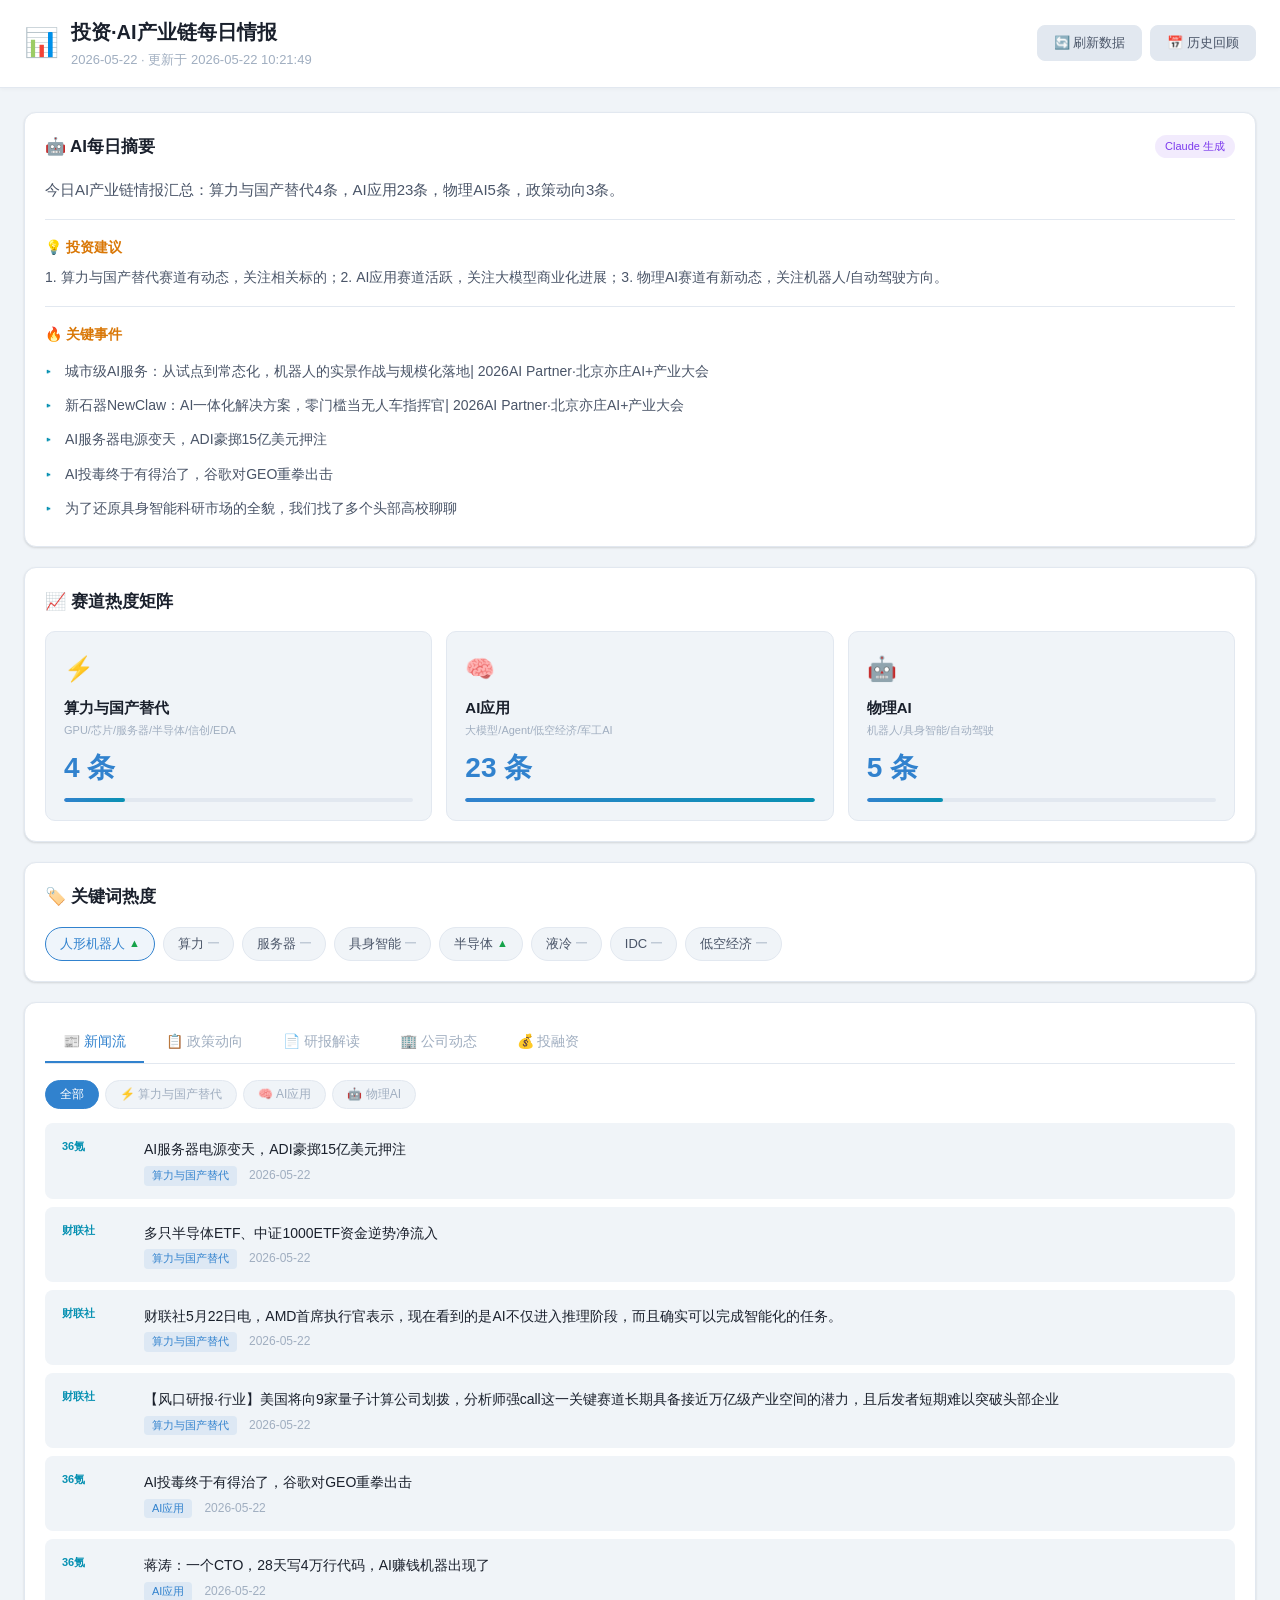
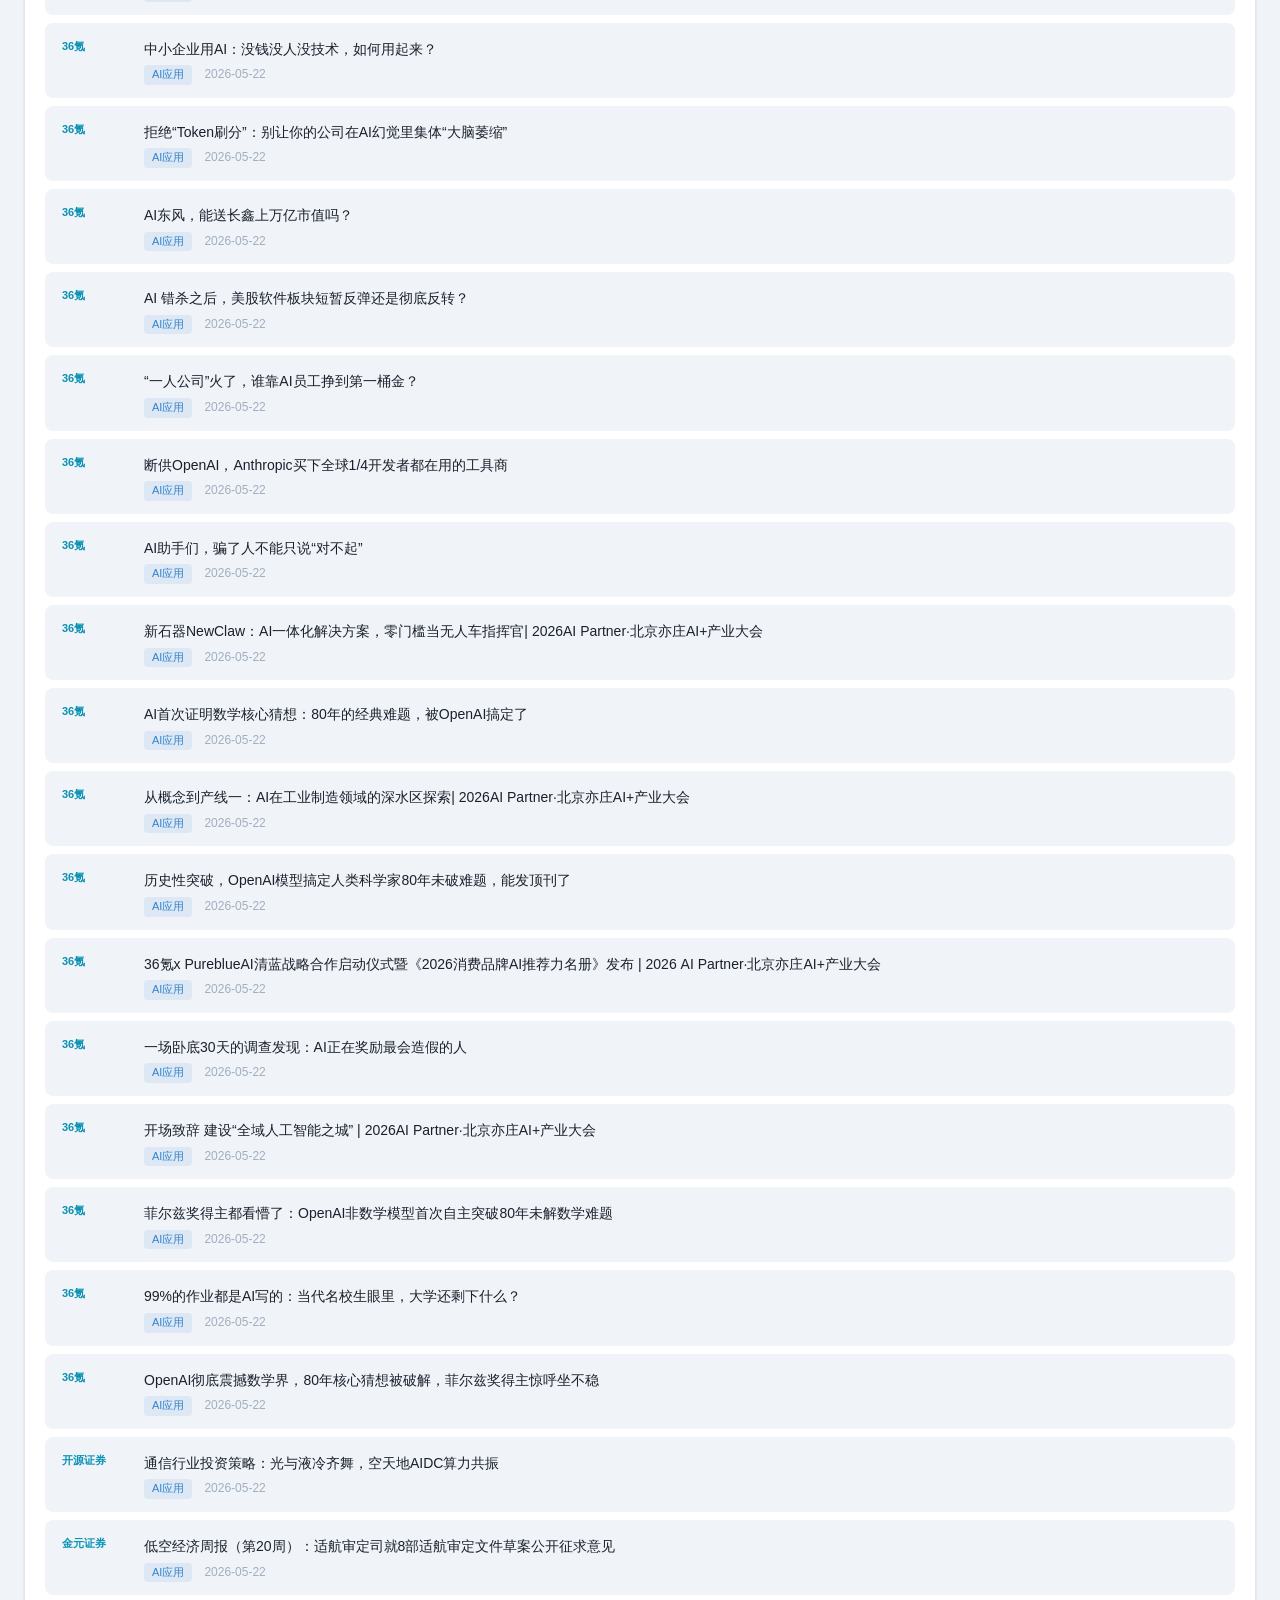
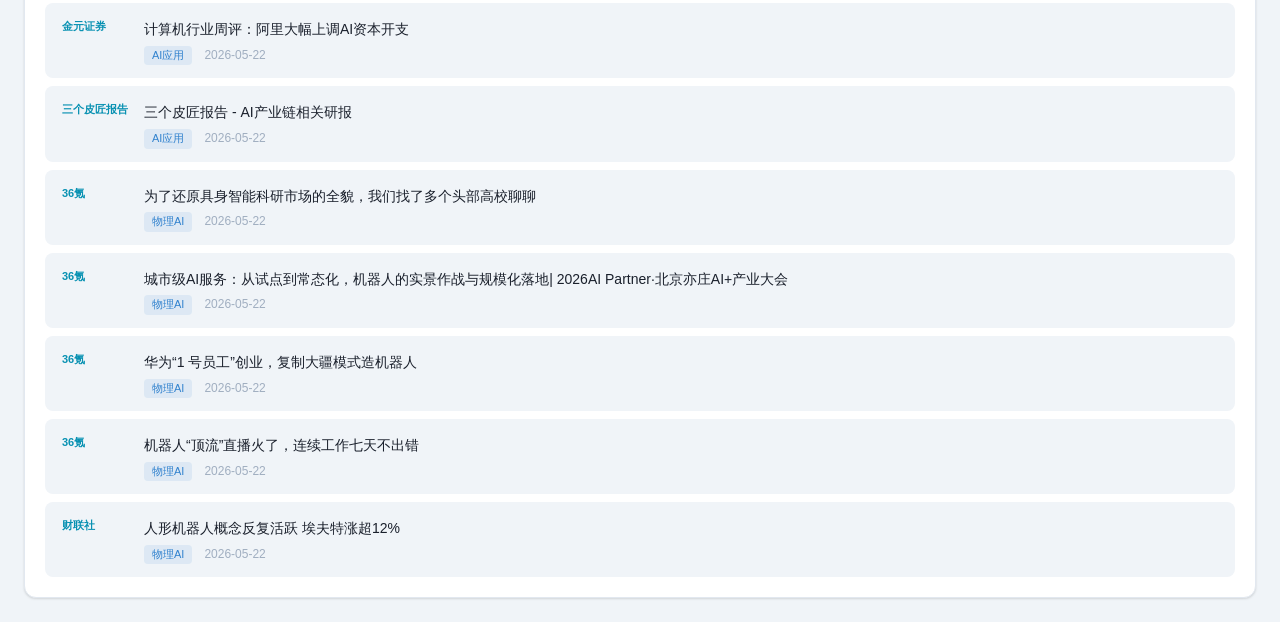
==== AI Investment Daily Brief.html @ efe90335 "feat: AI产业链每日情报看板 - 含GitHub Pages自动部署 - 完整爬虫系统（36氪/财联社/研报等多源） - GitHub Actions 每日自动爬取+部署 - 本地服务器模式（p" ====
<!DOCTYPE html>
<html lang="zh-CN">
<head>
    <meta charset="UTF-8">
    <meta name="viewport" content="width=device-width, initial-scale=1.0">
    <title>投资·AI产业链每日情报看板</title>
    <style>
/* ====== 投资·AI产业链每日情报看板 ====== */

:root {
    --bg-primary: #f0f4f8;
    --bg-secondary: #ffffff;
    --bg-tertiary: #e2e8f0;
    --text-primary: #1a202c;
    --text-secondary: #4a5568;
    --text-muted: #a0aec0;
    --accent-blue: #3182ce;
    --accent-cyan: #0891b2;
    --accent-green: #16a34a;
    --accent-yellow: #d97706;
    --accent-red: #dc2626;
    --accent-purple: #7c3aed;
    --accent-pink: #db2777;
    --border: #e2e8f0;
    --shadow: 0 1px 3px rgba(0, 0, 0, 0.08), 0 1px 2px rgba(0, 0, 0, 0.06);
    --radius: 12px;
}

* { margin: 0; padding: 0; box-sizing: border-box; }

body {
    background: var(--bg-primary);
    color: var(--text-primary);
    font-family: -apple-system, BlinkMacSystemFont, "Segoe UI", "PingFang SC", "Microsoft YaHei", sans-serif;
    line-height: 1.6;
    min-height: 100vh;
}

/* Header */
.header {
    background: var(--bg-secondary);
    border-bottom: 1px solid var(--border);
    position: sticky;
    top: 0;
    z-index: 100;
    box-shadow: 0 1px 4px rgba(0,0,0,0.04);
}
.header-inner {
    max-width: 1400px;
    margin: 0 auto;
    padding: 16px 24px;
    display: flex;
    justify-content: space-between;
    align-items: center;
}
.header-left { display: flex; align-items: center; gap: 12px; }
.logo { font-size: 28px; }
.header-title { font-size: 20px; font-weight: 700; color: var(--text-primary); }
.header-sub { font-size: 13px; color: var(--text-muted); margin-top: 2px; }
.header-right { display: flex; gap: 8px; }
.btn-history, .btn-refresh {
    background: var(--bg-tertiary);
    color: var(--text-secondary);
    border: 1px solid var(--border);
    padding: 8px 16px;
    border-radius: 8px;
    cursor: pointer;
    font-size: 13px;
    transition: all 0.2s;
}
.btn-history:hover, .btn-refresh:hover {
    background: var(--accent-blue);
    color: white;
    border-color: var(--accent-blue);
}
.btn-refresh.loading {
    opacity: 0.6;
    pointer-events: none;
}

/* Refresh Toast */
.refresh-toast {
    position: fixed;
    top: 80px;
    left: 50%;
    transform: translateX(-50%);
    background: var(--accent-blue);
    color: white;
    padding: 10px 24px;
    border-radius: 8px;
    font-size: 14px;
    z-index: 300;
    box-shadow: 0 4px 12px rgba(49, 130, 206, 0.3);
    transition: opacity 0.3s;
    pointer-events: none;
}

/* Main */
.main {
    max-width: 1400px;
    margin: 0 auto;
    padding: 24px;
    display: flex;
    flex-direction: column;
    gap: 20px;
}

/* Card */
.card {
    background: var(--bg-secondary);
    border-radius: var(--radius);
    border: 1px solid var(--border);
    padding: 20px;
    box-shadow: var(--shadow);
}
.card-header {
    display: flex;
    justify-content: space-between;
    align-items: center;
    margin-bottom: 16px;
}
.card-header h2 { font-size: 17px; font-weight: 600; color: var(--text-primary); }
.card-badge {
    background: rgba(124, 58, 237, 0.1);
    color: var(--accent-purple);
    font-size: 11px;
    padding: 3px 10px;
    border-radius: 20px;
}

/* Summary */
.summary-text {
    color: var(--text-secondary);
    font-size: 15px;
    line-height: 1.8;
}
.investment-insight, .key-events {
    margin-top: 16px;
    padding-top: 16px;
    border-top: 1px solid var(--border);
}
.investment-insight h3, .key-events h3 {
    font-size: 14px;
    color: var(--accent-yellow);
    margin-bottom: 8px;
}
.investment-insight p {
    color: var(--text-secondary);
    font-size: 14px;
    line-height: 1.7;
}
.key-events ul { list-style: none; padding: 0; }
.key-events li {
    padding: 6px 0 6px 20px;
    position: relative;
    color: var(--text-secondary);
    font-size: 14px;
}
.key-events li::before {
    content: "▸";
    position: absolute;
    left: 0;
    color: var(--accent-cyan);
}

/* Sector Grid */
.sector-grid {
    display: grid;
    grid-template-columns: repeat(auto-fit, minmax(220px, 1fr));
    gap: 14px;
}
.sector-card {
    background: var(--bg-primary);
    border: 1px solid var(--border);
    border-radius: 10px;
    padding: 18px;
    cursor: pointer;
    transition: all 0.25s;
}
.sector-card:hover {
    border-color: var(--accent-blue);
    transform: translateY(-2px);
    box-shadow: 0 8px 16px rgba(49, 130, 206, 0.12);
}
.sector-icon { font-size: 24px; margin-bottom: 8px; }
.sector-name { font-size: 15px; font-weight: 600; margin-bottom: 2px; color: var(--text-primary); }
.sector-sub { font-size: 11px; color: var(--text-muted); margin-bottom: 6px; }
.sector-count { font-size: 28px; font-weight: 800; color: var(--accent-blue); }
.sector-bar {
    height: 4px;
    background: var(--bg-tertiary);
    border-radius: 2px;
    margin-top: 8px;
    overflow: hidden;
}
.sector-bar-fill {
    height: 100%;
    border-radius: 2px;
    background: linear-gradient(90deg, var(--accent-blue), var(--accent-cyan));
    transition: width 0.5s ease;
    width: 0%;
}

/* Keywords */
.keywords-container {
    display: flex;
    flex-wrap: wrap;
    gap: 8px;
}
.keyword-tag {
    display: inline-flex;
    align-items: center;
    gap: 4px;
    background: var(--bg-primary);
    border: 1px solid var(--border);
    padding: 6px 14px;
    border-radius: 20px;
    font-size: 13px;
    color: var(--text-secondary);
    transition: all 0.2s;
}
.keyword-tag:hover { border-color: var(--accent-cyan); color: var(--text-primary); }
.keyword-tag .trend-up { color: var(--accent-green); font-size: 11px; }
.keyword-tag .trend-down { color: var(--accent-red); font-size: 11px; }
.keyword-tag .trend-stable { color: var(--text-muted); font-size: 11px; }
.keyword-weight-5 { border-color: var(--accent-blue); color: var(--accent-blue); background: rgba(49, 130, 206, 0.08); }
.keyword-weight-4 { border-color: var(--accent-cyan); color: var(--accent-cyan); background: rgba(8, 145, 178, 0.08); }

/* Tabs */
.tabs {
    display: flex;
    gap: 4px;
    border-bottom: 1px solid var(--border);
    margin-bottom: 16px;
    overflow-x: auto;
}
.tab {
    background: none;
    border: none;
    color: var(--text-muted);
    padding: 10px 18px;
    font-size: 14px;
    cursor: pointer;
    border-bottom: 2px solid transparent;
    transition: all 0.2s;
    white-space: nowrap;
}
.tab:hover { color: var(--text-secondary); }
.tab.active {
    color: var(--accent-blue);
    border-bottom-color: var(--accent-blue);
}

/* News sector sub-tabs */
.news-sectors-tabs {
    display: flex;
    gap: 6px;
    margin-bottom: 14px;
    flex-wrap: wrap;
}
.news-sector-tab {
    background: var(--bg-primary);
    border: 1px solid var(--border);
    color: var(--text-muted);
    padding: 5px 14px;
    border-radius: 16px;
    font-size: 12px;
    cursor: pointer;
    transition: all 0.2s;
}
.news-sector-tab.active {
    background: var(--accent-blue);
    color: white;
    border-color: var(--accent-blue);
}
.news-sector-tab:hover:not(.active) {
    border-color: var(--accent-blue);
    color: var(--text-secondary);
}

/* Tab Content */
.tab-content { display: none; }
.tab-content.active { display: block; }

/* News List */
.news-list { display: flex; flex-direction: column; gap: 8px; }
.news-item {
    display: flex;
    gap: 12px;
    padding: 12px 16px;
    background: var(--bg-primary);
    border-radius: 8px;
    border: 1px solid transparent;
    transition: all 0.2s;
}
.news-item:hover {
    border-color: var(--border);
    background: var(--bg-tertiary);
}
.news-item-source {
    font-size: 11px;
    color: var(--accent-cyan);
    white-space: nowrap;
    min-width: 70px;
    padding-top: 2px;
    font-weight: 600;
}
.news-item-body { flex: 1; }
.news-item-title {
    font-size: 14px;
    color: var(--text-primary);
    text-decoration: none;
    line-height: 1.5;
}
.news-item-title:hover { color: var(--accent-blue); }
.news-item-meta {
    display: flex;
    gap: 12px;
    margin-top: 4px;
    font-size: 12px;
    color: var(--text-muted);
}
.news-item-sector {
    background: rgba(49, 130, 206, 0.1);
    color: var(--accent-blue);
    padding: 1px 8px;
    border-radius: 4px;
    font-size: 11px;
}

/* Research Card */
.research-list { display: flex; flex-direction: column; gap: 12px; }
.research-card {
    background: var(--bg-primary);
    border: 1px solid var(--border);
    border-radius: 10px;
    padding: 16px;
    transition: all 0.2s;
}
.research-card:hover { border-color: var(--accent-purple); }
.research-card-header {
    display: flex;
    justify-content: space-between;
    align-items: flex-start;
    margin-bottom: 8px;
}
.research-card-title {
    font-size: 14px;
    font-weight: 600;
    color: var(--text-primary);
    flex: 1;
}
.research-card-source {
    font-size: 12px;
    color: var(--accent-purple);
    margin-left: 12px;
    white-space: nowrap;
    font-weight: 600;
}
.research-card-summary {
    font-size: 13px;
    color: var(--text-secondary);
    line-height: 1.7;
    padding: 10px 14px;
    background: rgba(124, 58, 237, 0.05);
    border-left: 3px solid var(--accent-purple);
    border-radius: 0 6px 6px 0;
    margin-top: 8px;
}
.research-card-point {
    margin-top: 8px;
    font-size: 13px;
    color: var(--accent-yellow);
    font-weight: 600;
}

/* Company Grid */
.company-grid { display: flex; flex-direction: column; gap: 16px; }
.company-sector-group {}
.company-sector-title {
    font-size: 14px;
    font-weight: 600;
    color: var(--accent-blue);
    margin-bottom: 8px;
    padding-bottom: 6px;
    border-bottom: 1px solid var(--border);
}
.company-events { display: flex; flex-direction: column; gap: 6px; }
.company-event {
    display: flex;
    gap: 10px;
    padding: 8px 12px;
    background: var(--bg-primary);
    border-radius: 6px;
    font-size: 13px;
}
.company-event-name {
    color: var(--accent-cyan);
    font-weight: 600;
    min-width: 80px;
}
.company-event-text { color: var(--text-secondary); flex: 1; }
.company-event-date { color: var(--text-muted); font-size: 12px; white-space: nowrap; }

/* Modal */
.modal-overlay {
    position: fixed;
    top: 0; left: 0; right: 0; bottom: 0;
    background: rgba(0, 0, 0, 0.4);
    z-index: 200;
    display: flex;
    align-items: center;
    justify-content: center;
}
.modal {
    background: var(--bg-secondary);
    border-radius: var(--radius);
    width: 90%;
    max-width: 600px;
    max-height: 80vh;
    overflow: hidden;
    display: flex;
    flex-direction: column;
}
.modal-header {
    display: flex;
    justify-content: space-between;
    align-items: center;
    padding: 16px 20px;
    border-bottom: 1px solid var(--border);
}
.modal-header h2 { font-size: 17px; color: var(--text-primary); }
.modal-close {
    background: none;
    border: none;
    color: var(--text-muted);
    font-size: 24px;
    cursor: pointer;
}
.modal-close:hover { color: var(--text-primary); }
.modal-body { padding: 16px 20px; overflow-y: auto; }
.history-item {
    display: flex;
    justify-content: space-between;
    align-items: center;
    padding: 10px 14px;
    border-radius: 8px;
    cursor: pointer;
    transition: all 0.2s;
    margin-bottom: 4px;
}
.history-item:hover { background: var(--bg-primary); }
.history-date { font-size: 14px; color: var(--text-primary); }
.history-count { font-size: 12px; color: var(--text-muted); }

/* Footer */
.footer {
    text-align: center;
    padding: 24px;
    color: var(--text-muted);
    font-size: 12px;
    line-height: 1.8;
}

/* Loading */
.loading {
    text-align: center;
    padding: 40px;
    color: var(--text-muted);
}
.loading-spinner {
    display: inline-block;
    width: 24px;
    height: 24px;
    border: 3px solid var(--bg-tertiary);
    border-top-color: var(--accent-blue);
    border-radius: 50%;
    animation: spin 0.8s linear infinite;
}
@keyframes spin { to { transform: rotate(360deg); } }

/* Empty State */
.empty-state {
    text-align: center;
    padding: 30px;
    color: var(--text-muted);
    font-size: 14px;
}

/* Responsive */
@media (max-width: 768px) {
    .header-inner { padding: 12px 16px; }
    .header-title { font-size: 16px; }
    .main { padding: 16px; }
    .sector-grid { grid-template-columns: repeat(2, 1fr); }
    .card { padding: 14px; }
    .tabs { gap: 0; }
    .tab { padding: 8px 12px; font-size: 13px; }
    .news-item { flex-direction: column; gap: 4px; }
    .news-item-source { min-width: auto; }
}
@media (max-width: 480px) {
    .sector-grid { grid-template-columns: 1fr; }
}

</style>
    <link rel="icon" href="data:image/svg+xml,<svg xmlns='http://www.w3.org/2000/svg' viewBox='0 0 100 100'><text y='.9em' font-size='90'>📊</text></svg>">
</head>
<body>
    <!-- 顶部导航 -->
    <header class="header">
        <div class="header-inner">
            <div class="header-left">
                <span class="logo">📊</span>
                <div>
                    <h1 class="header-title">投资·AI产业链每日情报</h1>
                    <p class="header-sub" id="headerDate">加载中...</p>
                </div>
            </div>
            <div class="header-right">
                <button class="btn-refresh" id="btnRefresh" title="刷新数据">🔄 刷新数据</button>
                <button class="btn-history" id="btnHistory" title="历史回顾">📅 历史回顾</button>
            </div>
        </div>
    </header>

    <main class="main">
        <!-- 每日摘要卡 -->
        <section class="card summary-card">
            <div class="card-header">
                <h2>🤖 AI每日摘要</h2>
                <span class="card-badge">Claude 生成</span>
            </div>
            <div class="summary-content" id="dailySummary">
                <p class="summary-text">加载中...</p>
            </div>
            <div class="investment-insight" id="investmentInsight" style="display:none;">
                <h3>💡 投资建议</h3>
                <p id="insightText"></p>
            </div>
            <div class="key-events" id="keyEvents" style="display:none;">
                <h3>🔥 关键事件</h3>
                <ul id="eventsList"></ul>
            </div>
        </section>

        <!-- 赛道热度矩阵 -->
        <section class="card">
            <div class="card-header">
                <h2>📈 赛道热度矩阵</h2>
            </div>
            <div class="sector-grid" id="sectorGrid">
                <div class="sector-card" data-sector="computing">
                    <div class="sector-icon">⚡</div>
                    <div class="sector-name">算力与国产替代</div>
                    <div class="sector-sub">GPU/芯片/服务器/半导体/信创/EDA</div>
                    <div class="sector-count" id="count-computing">-</div>
                    <div class="sector-bar"><div class="sector-bar-fill" id="bar-computing"></div></div>
                </div>
                <div class="sector-card" data-sector="ai_app">
                    <div class="sector-icon">🧠</div>
                    <div class="sector-name">AI应用</div>
                    <div class="sector-sub">大模型/Agent/低空经济/军工AI</div>
                    <div class="sector-count" id="count-ai_app">-</div>
                    <div class="sector-bar"><div class="sector-bar-fill" id="bar-ai_app"></div></div>
                </div>
                <div class="sector-card" data-sector="physical_ai">
                    <div class="sector-icon">🤖</div>
                    <div class="sector-name">物理AI</div>
                    <div class="sector-sub">机器人/具身智能/自动驾驶</div>
                    <div class="sector-count" id="count-physical_ai">-</div>
                    <div class="sector-bar"><div class="sector-bar-fill" id="bar-physical_ai"></div></div>
                </div>
            </div>
        </section>

        <!-- 关键词热度 -->
        <section class="card">
            <div class="card-header">
                <h2>🏷️ 关键词热度</h2>
            </div>
            <div class="keywords-container" id="keywordsContainer">
                加载中...
            </div>
        </section>

        <!-- 新闻流 + 研报 + 公司动态 Tab区域 -->
        <section class="card main-content">
            <div class="tabs">
                <button class="tab active" data-tab="news">📰 新闻流</button>
                <button class="tab" data-tab="policy">📋 政策动向</button>
                <button class="tab" data-tab="research">📄 研报解读</button>
                <button class="tab" data-tab="company">🏢 公司动态</button>
                <button class="tab" data-tab="funding">💰 投融资</button>
            </div>

            <!-- 新闻流 -->
            <div class="tab-content active" id="tab-news">
                <div class="news-sectors-tabs" id="newsSectorTabs"></div>
                <div class="news-list" id="newsList"></div>
            </div>

            <!-- 政策动向 -->
            <div class="tab-content" id="tab-policy">
                <div class="news-list" id="policyList"></div>
            </div>

            <!-- 研报解读 -->
            <div class="tab-content" id="tab-research">
                <div class="research-list" id="researchList"></div>
            </div>

            <!-- 公司动态 -->
            <div class="tab-content" id="tab-company">
                <div class="company-grid" id="companyGrid"></div>
            </div>

            <!-- 投融资 -->
            <div class="tab-content" id="tab-funding">
                <div class="news-list" id="fundingList"></div>
            </div>
        </section>
    </main>

    <!-- 刷新状态提示 -->
    <div class="refresh-toast" id="refreshToast" style="display:none;">
        <span id="refreshToastText"></span>
    </div>

    <!-- 历史回顾弹窗 -->
    <div class="modal-overlay" id="historyModal" style="display:none;">
        <div class="modal">
            <div class="modal-header">
                <h2>📅 历史回顾</h2>
                <button class="modal-close" id="modalClose">&times;</button>
            </div>
            <div class="modal-body" id="historyList"></div>
        </div>
    </div>

    <script>
const EMBEDDED_DATA = {"date": "2026-05-22", "updated_at": "2026-05-22 10:21:49", "daily_summary": "今日AI产业链情报汇总：算力与国产替代4条，AI应用23条，物理AI5条，政策动向3条。", "investment_insight": "1. 算力与国产替代赛道有动态，关注相关标的；2. AI应用赛道活跃，关注大模型商业化进展；3. 物理AI赛道有新动态，关注机器人/自动驾驶方向。", "sector_summaries": {"computing": "今日算力与国产替代相关新闻4条。重点关注：AI服务器电源变天，ADI豪掷15亿美元押注；多只半导体ETF、中证1000ETF资金逆势净流入；财联社5月22日电，AMD首席执行官表示，现在看到的是AI不仅进入推理阶段，而且确实可以完成智能化的任务。", "ai_app": "今日AI应用相关新闻23条。重点关注：AI投毒终于有得治了，谷歌对GEO重拳出击；蒋涛：一个CTO，28天写4万行代码，AI赚钱机器出现了；中小企业用AI：没钱没人没技术，如何用起来？", "physical_ai": "今日物理AI相关新闻5条。重点关注：为了还原具身智能科研市场的全貌，我们找了多个头部高校聊聊；城市级AI服务：从试点到常态化，机器人的实景作战与规模化落地| 2026AI Partner·北京亦庄AI+产业大会；华为“1 号员工”创业，复制大疆模式造机器人"}, "key_events": ["城市级AI服务：从试点到常态化，机器人的实景作战与规模化落地| 2026AI Partner·北京亦庄AI+产业大会", "新石器NewClaw：AI一体化解决方案，零门槛当无人车指挥官| 2026AI Partner·北京亦庄AI+产业大会", "AI服务器电源变天，ADI豪掷15亿美元押注", "AI投毒终于有得治了，谷歌对GEO重拳出击", "为了还原具身智能科研市场的全貌，我们找了多个头部高校聊聊"], "keywords": [{"word": "人形机器人", "sector": "physical_ai", "count": 5, "weight": 5, "trend": "up"}, {"word": "算力", "sector": "computing", "count": 2, "weight": 2, "trend": "stable"}, {"word": "服务器", "sector": "computing", "count": 1, "weight": 1, "trend": "stable"}, {"word": "具身智能", "sector": "physical_ai", "count": 1, "weight": 1, "trend": "stable"}, {"word": "半导体", "sector": "computing", "count": 1, "weight": 1, "trend": "up"}, {"word": "液冷", "sector": "computing", "count": 1, "weight": 1, "trend": "stable"}, {"word": "IDC", "sector": "computing", "count": 1, "weight": 1, "trend": "stable"}, {"word": "低空经济", "sector": "ai_app", "count": 1, "weight": 1, "trend": "stable"}], "news": {"computing": [{"title": "AI服务器电源变天，ADI豪掷15亿美元押注", "source": "36氪", "url": "https://36kr.com/p/3819705979834505", "date": "2026-05-22", "content": "", "category": "industry", "sector": "computing"}, {"title": "多只半导体ETF、中证1000ETF资金逆势净流入", "source": "财联社", "url": "https://www.cls.cn/detail/2378679", "date": "2026-05-22", "content": "【多只半导体ETF、中证1000ETF资金逆势净流入】昨日市场行情回调之际，非货ETF单日合计净流出71.62亿元，却见半导体、中证1000等热门ETF吸引资金流入。Wind数据显示，中证1000ETF华夏单日吸金最多，净流入14.85亿元；科创半导体ETF华夏也单日净流入13.91亿元，中证1000ETF南方净流入13.06亿元。另外，中证500ETF南方，A500ETF华泰柏瑞、中证1000ETF易方达、中证A500ETF国泰等单日净流入均超过5亿元。另一方面，沪深300ETF、黄金ETF、券商ETF净流出居前，仅跟踪沪深300的ETF合计单日即流出89.22亿元。（记者 周晓雅）", "category": "industry", "sector": "computing"}, {"title": "财联社5月22日电，AMD首席执行官表示，现在看到的是AI不仅进入推理阶段，而且确实可以完成智能化的任务。", "source": "财联社", "url": "https://www.cls.cn/detail/2378665", "date": "2026-05-22", "content": "财联社5月22日电，AMD首席执行官表示，现在看到的是AI不仅进入推理阶段，而且确实可以完成智能化的任务。", "category": "industry", "sector": "computing"}, {"title": "【风口研报·行业】美国将向9家量子计算公司划拨，分析师强call这一关键赛道长期具备接近万亿级产业空间的潜力，且后发者短期难以突破头部企业", "source": "财联社", "url": "https://www.cls.cn/detail/2378657", "date": "2026-05-22", "content": "美国将向9家量子计算公司划拨20亿美元，政府将获得股权。分析师认为，量子计算已成为全球科技竞争与国家战略布局的关键赛道，技术、需求三维共振驱动产业化提速，长期具备重构算力体系与接近万亿级产业空间的潜力，看好头部企业提前布局，有望持续受益。", "category": "industry", "sector": "computing"}], "ai_app": [{"title": "AI投毒终于有得治了，谷歌对GEO重拳出击", "source": "36氪", "url": "https://36kr.com/p/3819133473378439", "date": "2026-05-22", "content": "", "category": "industry", "sector": "ai_app"}, {"title": "蒋涛：一个CTO，28天写4万行代码，AI赚钱机器出现了", "source": "36氪", "url": "https://36kr.com/p/3819706883461506", "date": "2026-05-22", "content": "", "category": "industry", "sector": "ai_app"}, {"title": "中小企业用AI：没钱没人没技术，如何用起来？", "source": "36氪", "url": "https://36kr.com/p/3819647049273476", "date": "2026-05-22", "content": "", "category": "industry", "sector": "ai_app"}, {"title": "拒绝“Token刷分”：别让你的公司在AI幻觉里集体“大脑萎缩”", "source": "36氪", "url": "https://36kr.com/p/3793573756394754", "date": "2026-05-22", "content": "", "category": "industry", "sector": "ai_app"}, {"title": "AI东风，能送长鑫上万亿市值吗？", "source": "36氪", "url": "https://36kr.com/p/3818972597142664", "date": "2026-05-22", "content": "", "category": "industry", "sector": "ai_app"}, {"title": "AI 错杀之后，美股软件板块短暂反弹还是彻底反转？", "source": "36氪", "url": "https://36kr.com/p/3818942804050823", "date": "2026-05-22", "content": "", "category": "industry", "sector": "ai_app"}, {"title": "“一人公司”火了，谁靠AI员工挣到第一桶金？", "source": "36氪", "url": "https://36kr.com/p/3818829160170633", "date": "2026-05-22", "content": "", "category": "industry", "sector": "ai_app"}, {"title": "断供OpenAI，Anthropic买下全球1/4开发者都在用的工具商", "source": "36氪", "url": "https://36kr.com/p/3818940869280643", "date": "2026-05-22", "content": "", "category": "industry", "sector": "ai_app"}, {"title": "AI助手们，骗了人不能只说“对不起”", "source": "36氪", "url": "https://36kr.com/p/3818881466844290", "date": "2026-05-22", "content": "", "category": "industry", "sector": "ai_app"}, {"title": "新石器NewClaw：AI一体化解决方案，零门槛当无人车指挥官| 2026AI Partner·北京亦庄AI+产业大会", "source": "36氪", "url": "https://36kr.com/p/3818927367046018", "date": "2026-05-22", "content": "", "category": "industry", "sector": "ai_app"}, {"title": "AI首次证明数学核心猜想：80年的经典难题，被OpenAI搞定了", "source": "36氪", "url": "https://36kr.com/p/3818861367198851", "date": "2026-05-22", "content": "", "category": "industry", "sector": "ai_app"}, {"title": "从概念到产线一：AI在工业制造领域的深水区探索| 2026AI Partner·北京亦庄AI+产业大会", "source": "36氪", "url": "https://36kr.com/p/3818903062004870", "date": "2026-05-22", "content": "", "category": "industry", "sector": "ai_app"}, {"title": "历史性突破，OpenAI模型搞定人类科学家80年未破难题，能发顶刊了", "source": "36氪", "url": "https://36kr.com/p/3818803831538817", "date": "2026-05-22", "content": "", "category": "industry", "sector": "ai_app"}, {"title": "36氪x PureblueAI清蓝战略合作启动仪式暨《2026消费品牌AI推荐力名册》发布 | 2026 AI Partner·北京亦庄AI+产业大会", "source": "36氪", "url": "https://36kr.com/p/3818877539091333", "date": "2026-05-22", "content": "", "category": "industry", "sector": "ai_app"}, {"title": "一场卧底30天的调查发现：AI正在奖励最会造假的人", "source": "36氪", "url": "https://36kr.com/p/3818697187958784", "date": "2026-05-22", "content": "", "category": "industry", "sector": "ai_app"}, {"title": "开场致辞 建设“全域人工智能之城” | 2026AI Partner·北京亦庄AI+产业大会", "source": "36氪", "url": "https://36kr.com/p/3818784445465731", "date": "2026-05-22", "content": "", "category": "industry", "sector": "ai_app"}, {"title": "菲尔兹奖得主都看懵了：OpenAI非数学模型首次自主突破80年未解数学难题", "source": "36氪", "url": "https://36kr.com/p/3818706603017094", "date": "2026-05-22", "content": "", "category": "industry", "sector": "ai_app"}, {"title": "99%的作业都是AI写的：当代名校生眼里，大学还剩下什么？", "source": "36氪", "url": "https://36kr.com/p/3818581451530501", "date": "2026-05-22", "content": "", "category": "industry", "sector": "ai_app"}, {"title": "OpenAI彻底震撼数学界，80年核心猜想被破解，菲尔兹奖得主惊呼坐不稳", "source": "36氪", "url": "https://36kr.com/p/3818728450835589", "date": "2026-05-22", "content": "", "category": "industry", "sector": "ai_app"}, {"title": "通信行业投资策略：光与液冷齐舞，空天地AIDC算力共振", "source": "开源证券", "url": "https://data.eastmoney.com/report/zw_industry.jshtml?infocode=AP202605221822672724", "date": "2026-05-22", "content": "", "category": "research", "sector": "ai_app"}, {"title": "低空经济周报（第20周）：适航审定司就8部适航审定文件草案公开征求意见", "source": "金元证券", "url": "https://data.eastmoney.com/report/zw_industry.jshtml?infocode=AP202605221822670733", "date": "2026-05-22", "content": "", "category": "research", "sector": "ai_app"}, {"title": "计算机行业周评：阿里大幅上调AI资本开支", "source": "金元证券", "url": "https://data.eastmoney.com/report/zw_industry.jshtml?infocode=AP202605221822670725", "date": "2026-05-22", "content": "", "category": "research", "sector": "ai_app"}, {"title": "三个皮匠报告 - AI产业链相关研报", "source": "三个皮匠报告", "url": "https://www.sgpjbg.com/search.html?kw=AI", "date": "2026-05-22", "content": "点击查看三个皮匠报告网站上的AI相关研报", "category": "research", "sector": "ai_app"}], "physical_ai": [{"title": "为了还原具身智能科研市场的全貌，我们找了多个头部高校聊聊", "source": "36氪", "url": "https://36kr.com/p/3818909512687875", "date": "2026-05-22", "content": "", "category": "industry", "sector": "physical_ai"}, {"title": "城市级AI服务：从试点到常态化，机器人的实景作战与规模化落地| 2026AI Partner·北京亦庄AI+产业大会", "source": "36氪", "url": "https://36kr.com/p/3818889074557829", "date": "2026-05-22", "content": "", "category": "industry", "sector": "physical_ai"}, {"title": "华为“1 号员工”创业，复制大疆模式造机器人", "source": "36氪", "url": "https://36kr.com/p/3818735041028353", "date": "2026-05-22", "content": "", "category": "industry", "sector": "physical_ai"}, {"title": "机器人“顶流”直播火了，连续工作七天不出错", "source": "36氪", "url": "https://36kr.com/p/3818728973141121", "date": "2026-05-22", "content": "", "category": "industry", "sector": "physical_ai"}, {"title": "人形机器人概念反复活跃 埃夫特涨超12%", "source": "财联社", "url": "https://www.cls.cn/detail/2378666", "date": "2026-05-22", "content": "【人形机器人概念反复活跃 埃夫特涨超12%】财联社5月22日电，人形机器人概念反复活跃，埃夫特涨超12%，此前和泰机电涨停，奥比中光、大洋电机、巨轮智能、五洲新春、绿的谐波、长盛轴承跟涨。消息面上，特斯拉方面宣布，随着特斯拉ModelS/X在加州弗里蒙特工厂下线，这两款车型正式退役。这里的ModelS/X生产线将在4个月内完成拆除与重构，转型为特斯拉人形机器人专用生产线，规划年产能达100万台。", "category": "industry", "sector": "physical_ai"}]}, "policy": [{"title": "新石器NewClaw：AI一体化解决方案，零门槛当无人车指挥官| 2026AI Partner·北京亦庄AI+产业大会", "source": "36氪", "url": "https://36kr.com/p/3818927367046018", "date": "2026-05-22", "content": "", "category": "policy", "sector": "ai_app"}, {"title": "城市级AI服务：从试点到常态化，机器人的实景作战与规模化落地| 2026AI Partner·北京亦庄AI+产业大会", "source": "36氪", "url": "https://36kr.com/p/3818889074557829", "date": "2026-05-22", "content": "", "category": "policy", "sector": "physical_ai"}, {"title": "低空经济周报（第20周）：适航审定司就8部适航审定文件草案公开征求意见", "source": "金元证券", "url": "https://data.eastmoney.com/report/zw_industry.jshtml?infocode=AP202605221822670733", "date": "2026-05-22", "content": "", "category": "policy", "sector": "ai_app"}], "research_highlights": [], "company_updates": {"computing": [{"name": "华为", "event": "华为“1 号员工”创业，复制大疆模式造机器人", "date": "2026-05-22", "url": "https://36kr.com/p/3818735041028353", "source": "36氪"}, {"name": "AMD", "event": "财联社5月22日电，AMD首席执行官表示，现在看到的是AI不仅进入推理阶段，而且确实可以完成智能化的任务。", "date": "2026-05-22", "url": "https://www.cls.cn/detail/2378665", "source": "财联社"}], "ai_app": [{"name": "谷歌", "event": "AI投毒终于有得治了，谷歌对GEO重拳出击", "date": "2026-05-22", "url": "https://36kr.com/p/3819133473378439", "source": "36氪"}, {"name": "OpenAI", "event": "断供OpenAI，Anthropic买下全球1/4开发者都在用的工具商", "date": "2026-05-22", "url": "https://36kr.com/p/3818940869280643", "source": "36氪"}, {"name": "OpenAI", "event": "AI首次证明数学核心猜想：80年的经典难题，被OpenAI搞定了", "date": "2026-05-22", "url": "https://36kr.com/p/3818861367198851", "source": "36氪"}, {"name": "OpenAI", "event": "历史性突破，OpenAI模型搞定人类科学家80年未破难题，能发顶刊了", "date": "2026-05-22", "url": "https://36kr.com/p/3818803831538817", "source": "36氪"}, {"name": "OpenAI", "event": "菲尔兹奖得主都看懵了：OpenAI非数学模型首次自主突破80年未解数学难题", "date": "2026-05-22", "url": "https://36kr.com/p/3818706603017094", "source": "36氪"}, {"name": "OpenAI", "event": "OpenAI彻底震撼数学界，80年核心猜想被破解，菲尔兹奖得主惊呼坐不稳", "date": "2026-05-22", "url": "https://36kr.com/p/3818728450835589", "source": "36氪"}], "physical_ai": [{"name": "特斯拉", "event": "人形机器人概念反复活跃 埃夫特涨超12%", "date": "2026-05-22", "url": "https://www.cls.cn/detail/2378666", "source": "财联社"}]}};
/* 投资·AI产业链每日情报看板 - 前端逻辑 */

const SECTOR_NAMES = {
    computing: "算力与国产替代",
    ai_app: "AI应用",
    physical_ai: "物理AI",
    funding: "投融资",
};

const SECTOR_ICONS = {
    computing: "⚡",
    ai_app: "🧠",
    physical_ai: "🤖",
    funding: "💰",
};

let currentData = null;
let currentNewsSector = "all";
let autoRefreshTimer = null;
const AUTO_REFRESH_INTERVAL = 30 * 60 * 1000;
const LOCAL_SERVER = "http://localhost:8199";

function isLocalServer() {
    return location.hostname === "localhost" || location.hostname === "127.0.0.1";
}

// ====== 数据加载 ======

async function loadData(date) {
    if (!date && typeof EMBEDDED_DATA !== "undefined") { currentData = EMBEDDED_DATA; renderAll(EMBEDDED_DATA); return EMBEDDED_DATA; }
    // 优先使用嵌入数据（自包含HTML）
    if (!date && typeof EMBEDDED_DATA !== "undefined") {
        currentData = EMBEDDED_DATA;
        renderAll(EMBEDDED_DATA);
        return EMBEDDED_DATA;
    }
    try {
        let url = "data/latest.json";
        if (date) {
            url = `data/history/${date}.json`;
        }
        const resp = await fetch(url + "?t=" + Date.now());
        if (!resp.ok) throw new Error("Not found");
        const data = await resp.json();
        currentData = data;
        renderAll(data);
        return data;
    } catch (e) {
        console.error("Load data failed:", e);
        // 如果在线模式加载失败，尝试回退嵌入数据
        if (!date && typeof EMBEDDED_DATA !== "undefined") {
            currentData = EMBEDDED_DATA;
            renderAll(EMBEDDED_DATA);
            showToast("网络加载失败，已显示缓存数据");
            return EMBEDDED_DATA;
        }
        renderEmpty();
        return null;
    }
}

// ====== 渲染 ======

function renderAll(data) {
    renderHeader(data);
    renderSummary(data);
    renderSectorGrid(data);
    renderKeywords(data);
    renderNews(data);
    renderPolicy(data);
    renderResearch(data);
    renderCompany(data);
    renderFunding(data);
}

function renderHeader(data) {
    const dateEl = document.getElementById("headerDate");
    dateEl.textContent = `${data.date} ${data.updated_at ? "· 更新于 " + data.updated_at : ""}`;
}

function renderSummary(data) {
    document.getElementById("dailySummary").innerHTML =
        `<p class="summary-text">${escapeHtml(data.daily_summary || "暂无摘要")}</p>`;

    const insightEl = document.getElementById("investmentInsight");
    if (data.investment_insight) {
        insightEl.style.display = "block";
        document.getElementById("insightText").textContent = data.investment_insight;
    }

    const eventsEl = document.getElementById("keyEvents");
    if (data.key_events && data.key_events.length > 0) {
        eventsEl.style.display = "block";
        document.getElementById("eventsList").innerHTML = data.key_events
            .map((e) => `<li>${escapeHtml(e)}</li>`)
            .join("");
    }
}

function renderSectorGrid(data) {
    const news = data.news || {};
    const maxCount = Math.max(
        1,
        ...Object.keys(SECTOR_NAMES)
            .filter((k) => k !== "funding")
            .map((k) => (news[k] || []).length)
    );

    Object.keys(SECTOR_NAMES)
        .filter((k) => k !== "funding")
        .forEach((sector) => {
            const count = (news[sector] || []).length;
            const countEl = document.getElementById("count-" + sector);
            const barEl = document.getElementById("bar-" + sector);
            if (countEl) countEl.textContent = count + " 条";
            if (barEl) barEl.style.width = (count / maxCount) * 100 + "%";
        });

    // 赛道摘要
    document.querySelectorAll(".sector-card").forEach((card) => {
        const sector = card.dataset.sector;
        card.addEventListener("click", () => {
            switchToNewsTab(sector);
        });
        const summary = (data.sector_summaries || {})[sector];
        if (summary) {
            card.title = summary;
        }
    });
}

function renderKeywords(data) {
    const container = document.getElementById("keywordsContainer");
    const keywords = data.keywords || [];
    if (!keywords.length) {
        container.innerHTML = '<div class="empty-state">暂无关键词数据</div>';
        return;
    }
    container.innerHTML = keywords
        .map((kw) => {
            const weightClass = kw.weight >= 5 ? "keyword-weight-5" : kw.weight >= 4 ? "keyword-weight-4" : "";
            const trendClass =
                kw.trend === "up"
                    ? "trend-up"
                    : kw.trend === "down"
                      ? "trend-down"
                      : "trend-stable";
            const trendIcon = kw.trend === "up" ? "▲" : kw.trend === "down" ? "▼" : "━";
            return `<span class="keyword-tag ${weightClass}" data-keyword="${escapeAttr(kw.word)}" data-sector="${kw.sector}" title="点击查看「${escapeHtml(kw.word)}」相关新闻">
                ${escapeHtml(kw.word)}
                <span class="${trendClass}">${trendIcon}</span>
            </span>`;
        })
        .join("");

    // 关键词点击 -> 跳转到对应赛道的新闻并筛选含该关键词的新闻
    container.querySelectorAll(".keyword-tag").forEach((tag) => {
        tag.style.cursor = "pointer";
        tag.addEventListener("click", () => {
            const sector = tag.dataset.sector;
            const keyword = tag.dataset.keyword;
            if (sector) {
                switchToNewsTab(sector);
                // 滚动到新闻区域
                const newsSection = document.querySelector(".main-content");
                if (newsSection) {
                    newsSection.scrollIntoView({ behavior: "smooth", block: "start" });
                }
                // 高亮含关键词的新闻
                setTimeout(() => {
                    document.querySelectorAll(".news-item").forEach((item) => {
                        const titleEl = item.querySelector(".news-item-title");
                        if (titleEl && titleEl.textContent.toLowerCase().includes(keyword.toLowerCase())) {
                            item.style.background = "rgba(49, 130, 206, 0.12)";
                            item.style.borderColor = "var(--accent-blue)";
                        } else {
                            item.style.background = "";
                            item.style.borderColor = "";
                        }
                    });
                }, 100);
            }
        });
    });
}

function renderNews(data) {
    const news = data.news || {};

    // 渲染赛道子Tab
    const tabsContainer = document.getElementById("newsSectorTabs");
    const sectors = ["all", ...Object.keys(SECTOR_NAMES).filter((k) => k !== "funding")];
    tabsContainer.innerHTML = sectors
        .map(
            (s) =>
                `<button class="news-sector-tab ${s === currentNewsSector ? "active" : ""}" data-sector="${s}">
            ${s === "all" ? "全部" : SECTOR_ICONS[s] + " " + SECTOR_NAMES[s]}
        </button>`
        )
        .join("");

    tabsContainer.querySelectorAll(".news-sector-tab").forEach((btn) => {
        btn.addEventListener("click", () => {
            currentNewsSector = btn.dataset.sector;
            tabsContainer.querySelectorAll(".news-sector-tab").forEach((b) => b.classList.remove("active"));
            btn.classList.add("active");
            renderNewsList(news);
        });
    });

    renderNewsList(news);
}

function renderNewsList(news) {
    const listEl = document.getElementById("newsList");
    let items = [];

    if (currentNewsSector === "all") {
        Object.keys(SECTOR_NAMES)
            .filter((k) => k !== "funding")
            .forEach((sector) => {
                (news[sector] || []).forEach((n) => items.push({ ...n, sector }));
            });
    } else {
        items = (news[currentNewsSector] || []).map((n) => ({
            ...n,
            sector: currentNewsSector,
        }));
    }

    if (!items.length) {
        listEl.innerHTML = '<div class="empty-state">暂无新闻数据</div>';
        return;
    }

    listEl.innerHTML = items
        .slice(0, 50)
        .map(
            (item) => `
        <div class="news-item">
            <div class="news-item-source">${escapeHtml(item.source)}</div>
            <div class="news-item-body">
                <a class="news-item-title" href="${escapeAttr(item.url)}" target="_blank" rel="noopener">
                    ${escapeHtml(item.title)}
                </a>
                <div class="news-item-meta">
                    <span class="news-item-sector">${SECTOR_NAMES[item.sector] || item.sector}</span>
                    <span>${escapeHtml(item.date || "")}</span>
                </div>
            </div>
        </div>
    `
        )
        .join("");
}

function renderPolicy(data) {
    const listEl = document.getElementById("policyList");
    const items = data.policy || [];
    if (!items.length) {
        listEl.innerHTML = '<div class="empty-state">暂无政策数据</div>';
        return;
    }
    listEl.innerHTML = items
        .map(
            (item) => `
        <div class="news-item">
            <div class="news-item-source">${escapeHtml(item.source)}</div>
            <div class="news-item-body">
                <a class="news-item-title" href="${escapeAttr(item.url)}" target="_blank" rel="noopener">
                    ${escapeHtml(item.title)}
                </a>
                <div class="news-item-meta">
                    <span class="news-item-sector">${SECTOR_NAMES[item.sector] || "政策"}</span>
                    <span>${escapeHtml(item.date || "")}</span>
                </div>
            </div>
        </div>
    `
        )
        .join("");
}

function renderResearch(data) {
    const listEl = document.getElementById("researchList");
    const highlights = data.research_highlights || [];
    const researchNews = [];
    (data.news || {});
    Object.values(data.news || {}).forEach((items) => {
        items.forEach((n) => {
            if (n.category === "research") researchNews.push(n);
        });
    });

    if (!highlights.length && !researchNews.length) {
        listEl.innerHTML = '<div class="empty-state">暂无研报数据</div>';
        return;
    }

    let html = "";

    // AI解读的研报
    if (highlights.length) {
        html += highlights
            .map(
                (r) => `
            <div class="research-card">
                <div class="research-card-header">
                    <div class="research-card-title">${escapeHtml(r.title)}</div>
                    <div class="research-card-source">${escapeHtml(r.source)}</div>
                </div>
                ${r.summary ? `<div class="research-card-summary">${escapeHtml(r.summary)}</div>` : ""}
                ${r.key_point ? `<div class="research-card-point">💡 ${escapeHtml(r.key_point)}</div>` : ""}
            </div>
        `
            )
            .join("");
    }

    // 普通研报列表
    if (researchNews.length) {
        html += researchNews
            .filter((n) => !highlights.some((h) => h.title === n.title))
            .slice(0, 10)
            .map(
                (item) => `
            <div class="news-item">
                <div class="news-item-source">${escapeHtml(item.source)}</div>
                <div class="news-item-body">
                    <a class="news-item-title" href="${escapeAttr(item.url)}" target="_blank" rel="noopener">
                        ${escapeHtml(item.title)}
                    </a>
                    <div class="news-item-meta">
                        <span class="news-item-sector">${SECTOR_NAMES[item.sector] || "研报"}</span>
                        <span>${escapeHtml(item.date || "")}</span>
                    </div>
                </div>
            </div>
        `
            )
            .join("");
    }

    listEl.innerHTML = html;
}

function renderCompany(data) {
    const gridEl = document.getElementById("companyGrid");
    const updates = data.company_updates || {};
    const sectorNames = SECTOR_NAMES;

    const hasData = Object.values(updates).some((v) => v && v.length > 0);
    if (!hasData) {
        gridEl.innerHTML = '<div class="empty-state">暂无公司动态数据</div>';
        return;
    }

    gridEl.innerHTML = Object.entries(updates)
        .filter(([, events]) => events && events.length > 0)
        .map(
            ([sector, events]) => `
        <div class="company-sector-group">
            <div class="company-sector-title">
                ${SECTOR_ICONS[sector] || ""} ${sectorNames[sector] || sector}
            </div>
            <div class="company-events">
                ${events
                    .slice(0, 5)
                    .map(
                        (e) => `
                    <div class="company-event">
                        <div class="company-event-name">${escapeHtml(e.name)}</div>
                        <div class="company-event-text">
                            ${e.url ? `<a href="${escapeAttr(e.url)}" target="_blank" rel="noopener" style="color:var(--text-secondary);text-decoration:none;">${escapeHtml(e.event)}</a>` : escapeHtml(e.event)}
                        </div>
                        <div class="company-event-date">${escapeHtml(e.date || "")}</div>
                    </div>
                `
                    )
                    .join("")}
            </div>
        </div>
    `
        )
        .join("");
}

function renderFunding(data) {
    const listEl = document.getElementById("fundingList");
    const items = (data.news || {}).funding || [];
    if (!items.length) {
        listEl.innerHTML = '<div class="empty-state">暂无投融资数据</div>';
        return;
    }
    listEl.innerHTML = items
        .map(
            (item) => `
        <div class="news-item">
            <div class="news-item-source">${escapeHtml(item.source)}</div>
            <div class="news-item-body">
                <a class="news-item-title" href="${escapeAttr(item.url)}" target="_blank" rel="noopener">
                    ${escapeHtml(item.title)}
                </a>
                <div class="news-item-meta">
                    <span>${escapeHtml(item.date || "")}</span>
                </div>
            </div>
        </div>
    `
        )
        .join("");
}

function renderEmpty() {
    document.getElementById("dailySummary").innerHTML =
        '<div class="empty-state">暂无数据，请先运行爬虫: python scraper/main.py</div>';
    document.getElementById("headerDate").textContent = "暂无数据";
}

// ====== Tab 切换 ======

function initTabs() {
    const tabs = document.querySelectorAll(".tab");
    tabs.forEach((tab) => {
        tab.addEventListener("click", () => {
            tabs.forEach((t) => t.classList.remove("active"));
            tab.classList.add("active");
            document.querySelectorAll(".tab-content").forEach((c) => c.classList.remove("active"));
            const target = document.getElementById("tab-" + tab.dataset.tab);
            if (target) target.classList.add("active");
        });
    });
}

function switchToNewsTab(sector) {
    // 切换到新闻流tab
    document.querySelectorAll(".tab").forEach((t) => t.classList.remove("active"));
    document.querySelector('.tab[data-tab="news"]').classList.add("active");
    document.querySelectorAll(".tab-content").forEach((c) => c.classList.remove("active"));
    document.getElementById("tab-news").classList.add("active");

    // 切换到对应赛道
    currentNewsSector = sector;
    document.querySelectorAll(".news-sector-tab").forEach((btn) => {
        btn.classList.toggle("active", btn.dataset.sector === sector);
    });
    if (currentData) {
        renderNewsList(currentData.news || {});
    }
}

// ====== 历史回顾 ======

function initHistory() {
    const modal = document.getElementById("historyModal");
    const btnHistory = document.getElementById("btnHistory");
    const btnClose = document.getElementById("modalClose");

    btnHistory.addEventListener("click", () => {
        modal.style.display = "flex";
        loadHistoryList();
    });
    btnClose.addEventListener("click", () => {
        modal.style.display = "none";
    });
    modal.addEventListener("click", (e) => {
        if (e.target === modal) modal.style.display = "none";
    });
}

async function loadHistoryList() {
    const listEl = document.getElementById("historyList");
    listEl.innerHTML = '<div class="loading"><div class="loading-spinner"></div></div>';

    // 尝试加载最近7天的历史
    const dates = [];
    const today = new Date();
    for (let i = 0; i < 14; i++) {
        const d = new Date(today);
        d.setDate(d.getDate() - i);
        dates.push(d.toISOString().slice(0, 10));
    }

    const items = [];
    for (const date of dates) {
        try {
            const resp = await fetch(`data/history/${date}.json`);
            if (resp.ok) {
                const data = await resp.json();
                const totalNews = Object.values(data.news || {}).reduce(
                    (sum, arr) => sum + arr.length,
                    0
                );
                items.push({ date, count: totalNews });
            }
        } catch {
            // skip
        }
    }

    if (!items.length) {
        listEl.innerHTML = '<div class="empty-state">暂无历史数据</div>';
        return;
    }

    listEl.innerHTML = items
        .map(
            (item) => `
        <div class="history-item" data-date="${item.date}">
            <div class="history-date">${item.date}</div>
            <div class="history-count">${item.count} 条新闻</div>
        </div>
    `
        )
        .join("");

    listEl.querySelectorAll(".history-item").forEach((el) => {
        el.addEventListener("click", () => {
            loadData(el.dataset.date);
            document.getElementById("historyModal").style.display = "none";
        });
    });
}

// ====== 刷新 ======

function initRefresh() {
    const btnRefresh = document.getElementById("btnRefresh");
    if (!btnRefresh) return;

    btnRefresh.addEventListener("click", () => {
        triggerRefresh();
    });
}

async function triggerRefresh() {
    const btnRefresh = document.getElementById("btnRefresh");
    if (!btnRefresh) return;

    btnRefresh.classList.add("loading");
    btnRefresh.textContent = "🔄 刷新中...";

    try {
        if (isLocalServer()) {
            // 本地模式：尝试触发爬虫
            let serverAvailable = false;
            try {
                const resp = await fetch(LOCAL_SERVER + "/api/refresh", {
                    signal: AbortSignal.timeout(5000),
                });
                if (resp.ok) {
                    serverAvailable = true;
                    const result = await resp.json();
                    if (result.status === "already_running") {
                        showToast("爬虫正在运行中，请稍候...");
                    } else {
                        showToast("数据刷新已启动，等待爬虫完成...");
                        await pollScraperStatus();
                    }
                }
            } catch {
                serverAvailable = false;
            }

            if (serverAvailable) {
                await loadData();
                showToast("数据已更新至最新！");
            } else {
                await loadData();
                showToast("已加载最新数据（本地服务器未启动，无法触发爬虫）");
            }
        } else {
            // 线上模式：直接重新加载JSON
            await loadData();
            showToast("数据已刷新");
        }
    } catch (e) {
        console.error("Refresh failed:", e);
        showToast("刷新失败，请稍后重试");
    } finally {
        btnRefresh.classList.remove("loading");
        btnRefresh.textContent = "🔄 刷新数据";
    }
}

async function pollScraperStatus() {
    const maxWait = 180;
    const interval = 5000;
    let elapsed = 0;

    while (elapsed < maxWait * 1000) {
        try {
            const resp = await fetch(LOCAL_SERVER + "/api/status", {
                signal: AbortSignal.timeout(5000),
            });
            if (resp.ok) {
                const status = await resp.json();
                if (!status.running) {
                    showToast(status.last_result === "success" ? "爬虫已完成，正在加载新数据..." : "爬虫运行结束，但可能出错");
                    return;
                }
            }
        } catch {
            return;
        }
        await new Promise((r) => setTimeout(r, interval));
        elapsed += interval;
    }
    showToast("等待超时，请稍后手动刷新");
}

function showToast(text) {
    const toast = document.getElementById("refreshToast");
    const toastText = document.getElementById("refreshToastText");
    if (!toast || !toastText) return;
    toastText.textContent = text;
    toast.style.display = "block";
    toast.style.opacity = "1";
    setTimeout(() => {
        toast.style.opacity = "0";
        setTimeout(() => {
            toast.style.display = "none";
        }, 300);
    }, 3000);
}

function startAutoRefresh() {
    if (autoRefreshTimer) clearInterval(autoRefreshTimer);
    autoRefreshTimer = setInterval(() => {
        loadData();
    }, AUTO_REFRESH_INTERVAL);
}

// ====== 工具函数 ======

function escapeHtml(str) {
    if (!str) return "";
    const div = document.createElement("div");
    div.textContent = str;
    return div.innerHTML;
}

function escapeAttr(str) {
    if (!str) return "";
    return str.replace(/"/g, "&quot;").replace(/'/g, "&#39;");
}

// ====== 初始化 ======

document.addEventListener("DOMContentLoaded", () => {
    initTabs();
    initHistory();
    initRefresh();
    loadData();
    startAutoRefresh();
});

</script>
</body>
</html>
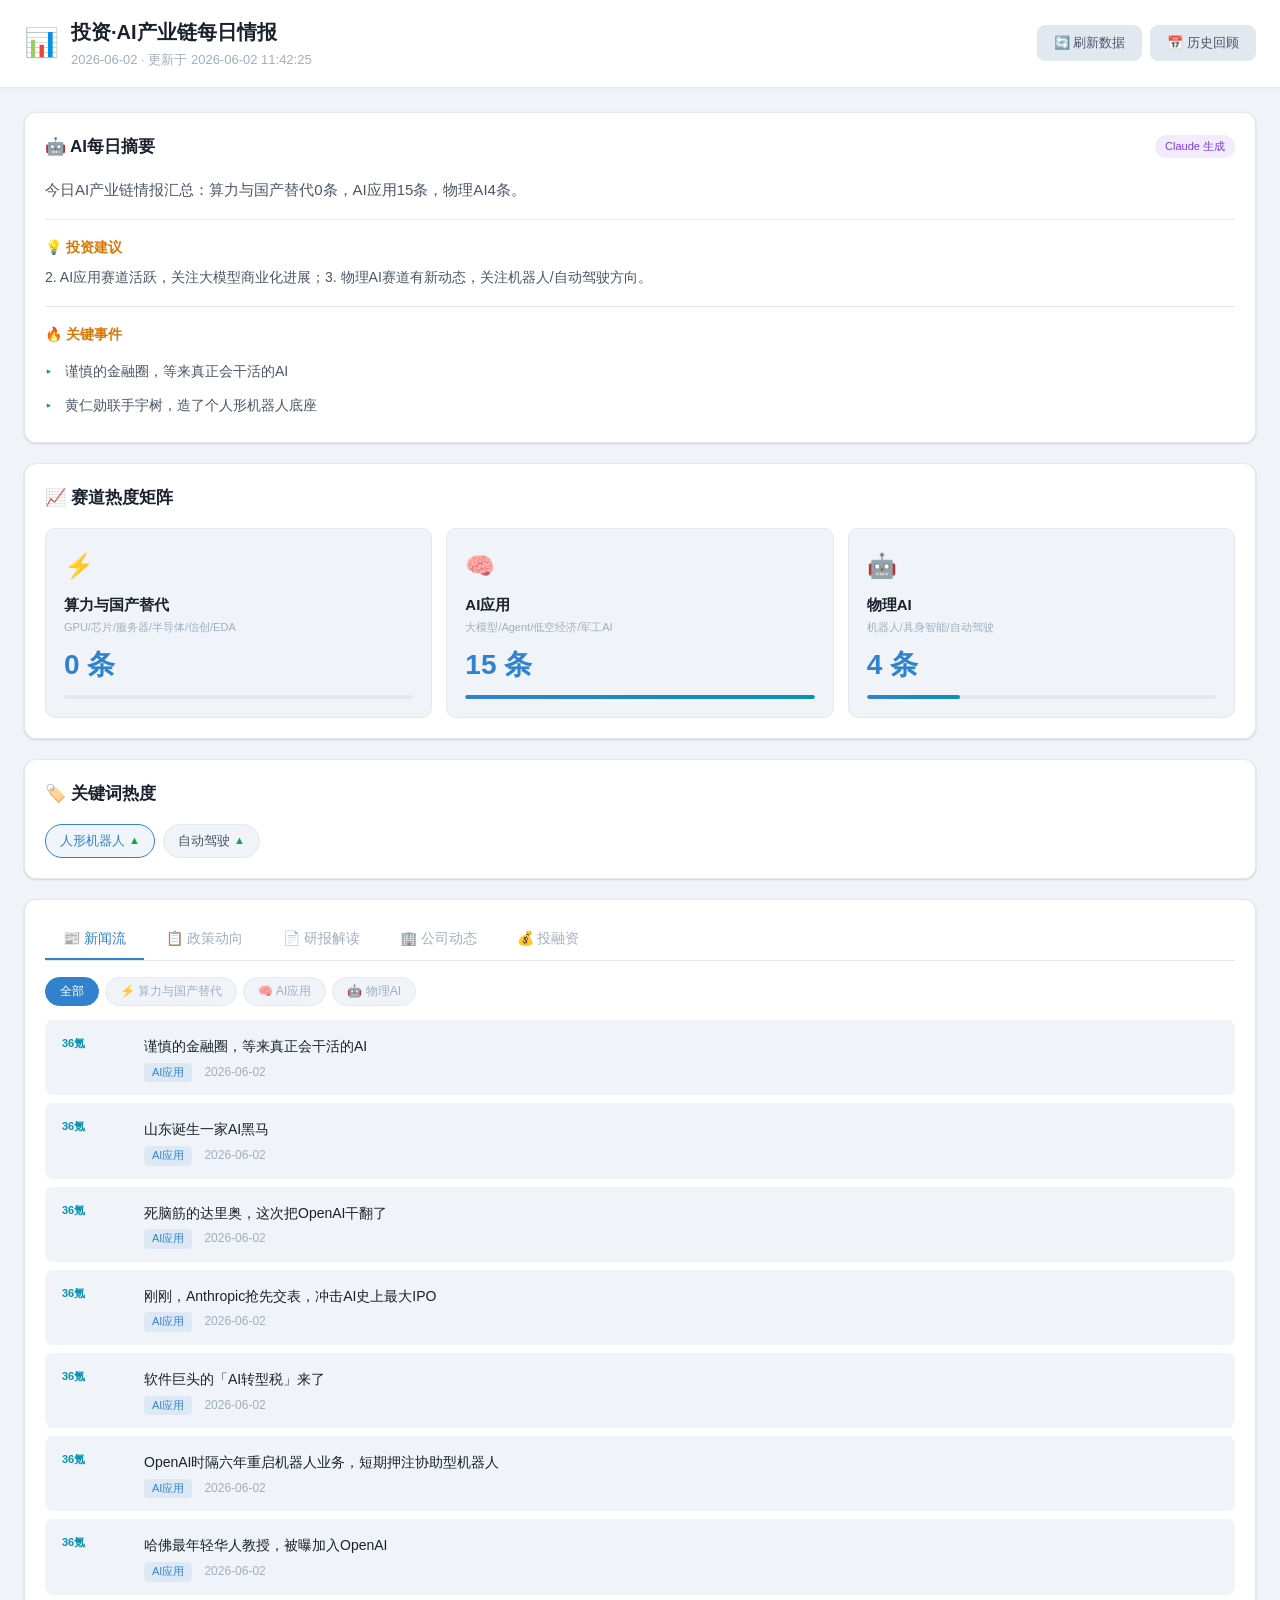
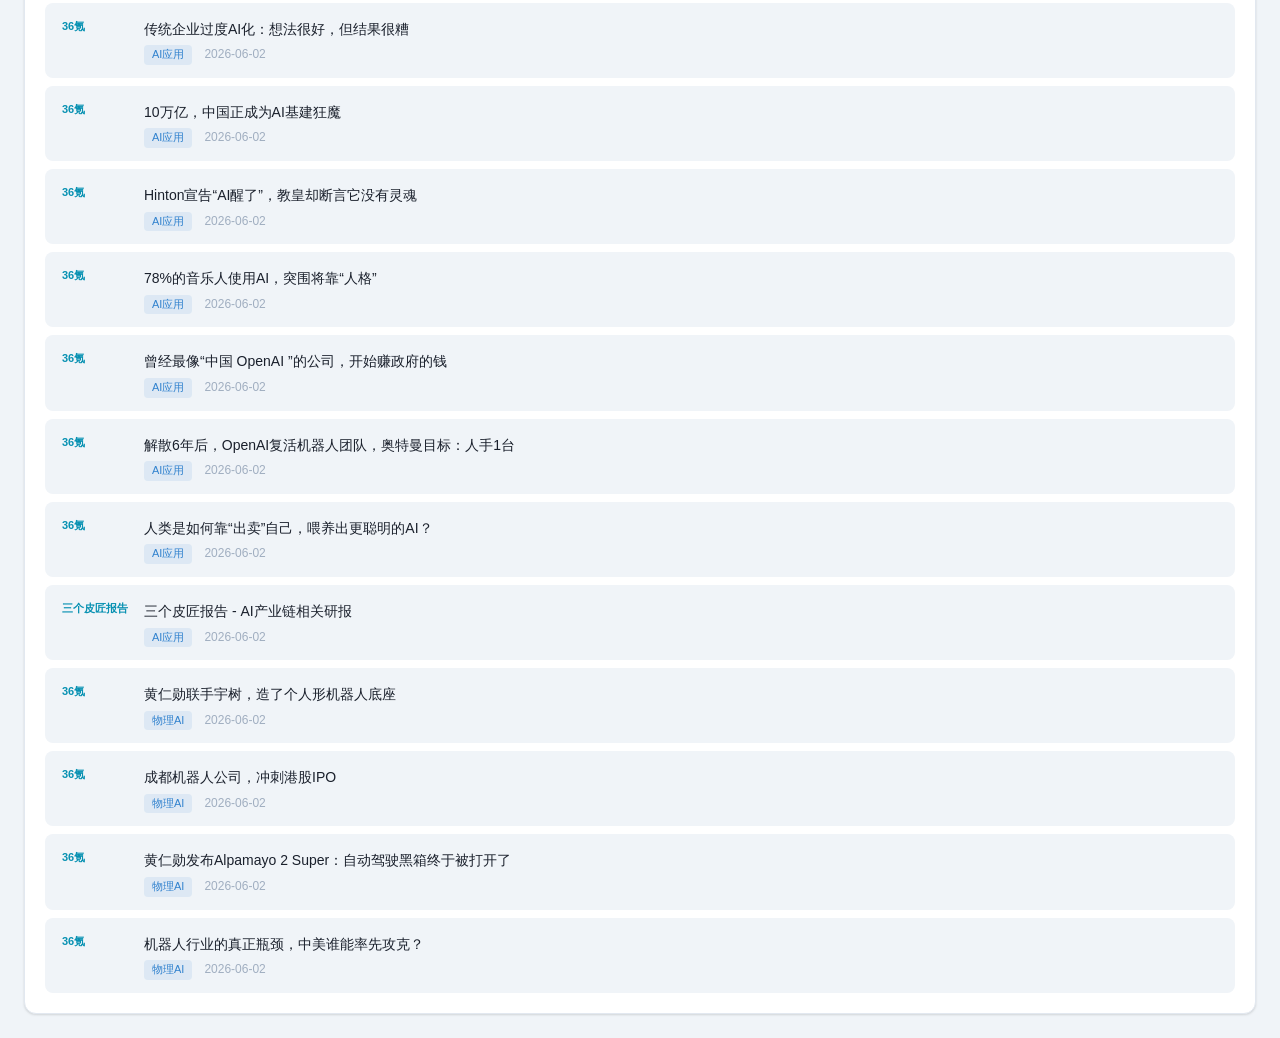
==== commit 925c270c: "📊 Update daily intel - 2026-06-02" ====
--- a/AI Investment Daily Brief.html
+++ b/AI Investment Daily Brief.html
@@ -639,7 +639,7 @@
     </div>
 
     <script>
-const EMBEDDED_DATA = {"date": "2026-05-22", "updated_at": "2026-05-22 10:21:49", "daily_summary": "今日AI产业链情报汇总：算力与国产替代4条，AI应用23条，物理AI5条，政策动向3条。", "investment_insight": "1. 算力与国产替代赛道有动态，关注相关标的；2. AI应用赛道活跃，关注大模型商业化进展；3. 物理AI赛道有新动态，关注机器人/自动驾驶方向。", "sector_summaries": {"computing": "今日算力与国产替代相关新闻4条。重点关注：AI服务器电源变天，ADI豪掷15亿美元押注；多只半导体ETF、中证1000ETF资金逆势净流入；财联社5月22日电，AMD首席执行官表示，现在看到的是AI不仅进入推理阶段，而且确实可以完成智能化的任务。", "ai_app": "今日AI应用相关新闻23条。重点关注：AI投毒终于有得治了，谷歌对GEO重拳出击；蒋涛：一个CTO，28天写4万行代码，AI赚钱机器出现了；中小企业用AI：没钱没人没技术，如何用起来？", "physical_ai": "今日物理AI相关新闻5条。重点关注：为了还原具身智能科研市场的全貌，我们找了多个头部高校聊聊；城市级AI服务：从试点到常态化，机器人的实景作战与规模化落地| 2026AI Partner·北京亦庄AI+产业大会；华为“1 号员工”创业，复制大疆模式造机器人"}, "key_events": ["城市级AI服务：从试点到常态化，机器人的实景作战与规模化落地| 2026AI Partner·北京亦庄AI+产业大会", "新石器NewClaw：AI一体化解决方案，零门槛当无人车指挥官| 2026AI Partner·北京亦庄AI+产业大会", "AI服务器电源变天，ADI豪掷15亿美元押注", "AI投毒终于有得治了，谷歌对GEO重拳出击", "为了还原具身智能科研市场的全貌，我们找了多个头部高校聊聊"], "keywords": [{"word": "人形机器人", "sector": "physical_ai", "count": 5, "weight": 5, "trend": "up"}, {"word": "算力", "sector": "computing", "count": 2, "weight": 2, "trend": "stable"}, {"word": "服务器", "sector": "computing", "count": 1, "weight": 1, "trend": "stable"}, {"word": "具身智能", "sector": "physical_ai", "count": 1, "weight": 1, "trend": "stable"}, {"word": "半导体", "sector": "computing", "count": 1, "weight": 1, "trend": "up"}, {"word": "液冷", "sector": "computing", "count": 1, "weight": 1, "trend": "stable"}, {"word": "IDC", "sector": "computing", "count": 1, "weight": 1, "trend": "stable"}, {"word": "低空经济", "sector": "ai_app", "count": 1, "weight": 1, "trend": "stable"}], "news": {"computing": [{"title": "AI服务器电源变天，ADI豪掷15亿美元押注", "source": "36氪", "url": "https://36kr.com/p/3819705979834505", "date": "2026-05-22", "content": "", "category": "industry", "sector": "computing"}, {"title": "多只半导体ETF、中证1000ETF资金逆势净流入", "source": "财联社", "url": "https://www.cls.cn/detail/2378679", "date": "2026-05-22", "content": "【多只半导体ETF、中证1000ETF资金逆势净流入】昨日市场行情回调之际，非货ETF单日合计净流出71.62亿元，却见半导体、中证1000等热门ETF吸引资金流入。Wind数据显示，中证1000ETF华夏单日吸金最多，净流入14.85亿元；科创半导体ETF华夏也单日净流入13.91亿元，中证1000ETF南方净流入13.06亿元。另外，中证500ETF南方，A500ETF华泰柏瑞、中证1000ETF易方达、中证A500ETF国泰等单日净流入均超过5亿元。另一方面，沪深300ETF、黄金ETF、券商ETF净流出居前，仅跟踪沪深300的ETF合计单日即流出89.22亿元。（记者 周晓雅）", "category": "industry", "sector": "computing"}, {"title": "财联社5月22日电，AMD首席执行官表示，现在看到的是AI不仅进入推理阶段，而且确实可以完成智能化的任务。", "source": "财联社", "url": "https://www.cls.cn/detail/2378665", "date": "2026-05-22", "content": "财联社5月22日电，AMD首席执行官表示，现在看到的是AI不仅进入推理阶段，而且确实可以完成智能化的任务。", "category": "industry", "sector": "computing"}, {"title": "【风口研报·行业】美国将向9家量子计算公司划拨，分析师强call这一关键赛道长期具备接近万亿级产业空间的潜力，且后发者短期难以突破头部企业", "source": "财联社", "url": "https://www.cls.cn/detail/2378657", "date": "2026-05-22", "content": "美国将向9家量子计算公司划拨20亿美元，政府将获得股权。分析师认为，量子计算已成为全球科技竞争与国家战略布局的关键赛道，技术、需求三维共振驱动产业化提速，长期具备重构算力体系与接近万亿级产业空间的潜力，看好头部企业提前布局，有望持续受益。", "category": "industry", "sector": "computing"}], "ai_app": [{"title": "AI投毒终于有得治了，谷歌对GEO重拳出击", "source": "36氪", "url": "https://36kr.com/p/3819133473378439", "date": "2026-05-22", "content": "", "category": "industry", "sector": "ai_app"}, {"title": "蒋涛：一个CTO，28天写4万行代码，AI赚钱机器出现了", "source": "36氪", "url": "https://36kr.com/p/3819706883461506", "date": "2026-05-22", "content": "", "category": "industry", "sector": "ai_app"}, {"title": "中小企业用AI：没钱没人没技术，如何用起来？", "source": "36氪", "url": "https://36kr.com/p/3819647049273476", "date": "2026-05-22", "content": "", "category": "industry", "sector": "ai_app"}, {"title": "拒绝“Token刷分”：别让你的公司在AI幻觉里集体“大脑萎缩”", "source": "36氪", "url": "https://36kr.com/p/3793573756394754", "date": "2026-05-22", "content": "", "category": "industry", "sector": "ai_app"}, {"title": "AI东风，能送长鑫上万亿市值吗？", "source": "36氪", "url": "https://36kr.com/p/3818972597142664", "date": "2026-05-22", "content": "", "category": "industry", "sector": "ai_app"}, {"title": "AI 错杀之后，美股软件板块短暂反弹还是彻底反转？", "source": "36氪", "url": "https://36kr.com/p/3818942804050823", "date": "2026-05-22", "content": "", "category": "industry", "sector": "ai_app"}, {"title": "“一人公司”火了，谁靠AI员工挣到第一桶金？", "source": "36氪", "url": "https://36kr.com/p/3818829160170633", "date": "2026-05-22", "content": "", "category": "industry", "sector": "ai_app"}, {"title": "断供OpenAI，Anthropic买下全球1/4开发者都在用的工具商", "source": "36氪", "url": "https://36kr.com/p/3818940869280643", "date": "2026-05-22", "content": "", "category": "industry", "sector": "ai_app"}, {"title": "AI助手们，骗了人不能只说“对不起”", "source": "36氪", "url": "https://36kr.com/p/3818881466844290", "date": "2026-05-22", "content": "", "category": "industry", "sector": "ai_app"}, {"title": "新石器NewClaw：AI一体化解决方案，零门槛当无人车指挥官| 2026AI Partner·北京亦庄AI+产业大会", "source": "36氪", "url": "https://36kr.com/p/3818927367046018", "date": "2026-05-22", "content": "", "category": "industry", "sector": "ai_app"}, {"title": "AI首次证明数学核心猜想：80年的经典难题，被OpenAI搞定了", "source": "36氪", "url": "https://36kr.com/p/3818861367198851", "date": "2026-05-22", "content": "", "category": "industry", "sector": "ai_app"}, {"title": "从概念到产线一：AI在工业制造领域的深水区探索| 2026AI Partner·北京亦庄AI+产业大会", "source": "36氪", "url": "https://36kr.com/p/3818903062004870", "date": "2026-05-22", "content": "", "category": "industry", "sector": "ai_app"}, {"title": "历史性突破，OpenAI模型搞定人类科学家80年未破难题，能发顶刊了", "source": "36氪", "url": "https://36kr.com/p/3818803831538817", "date": "2026-05-22", "content": "", "category": "industry", "sector": "ai_app"}, {"title": "36氪x PureblueAI清蓝战略合作启动仪式暨《2026消费品牌AI推荐力名册》发布 | 2026 AI Partner·北京亦庄AI+产业大会", "source": "36氪", "url": "https://36kr.com/p/3818877539091333", "date": "2026-05-22", "content": "", "category": "industry", "sector": "ai_app"}, {"title": "一场卧底30天的调查发现：AI正在奖励最会造假的人", "source": "36氪", "url": "https://36kr.com/p/3818697187958784", "date": "2026-05-22", "content": "", "category": "industry", "sector": "ai_app"}, {"title": "开场致辞 建设“全域人工智能之城” | 2026AI Partner·北京亦庄AI+产业大会", "source": "36氪", "url": "https://36kr.com/p/3818784445465731", "date": "2026-05-22", "content": "", "category": "industry", "sector": "ai_app"}, {"title": "菲尔兹奖得主都看懵了：OpenAI非数学模型首次自主突破80年未解数学难题", "source": "36氪", "url": "https://36kr.com/p/3818706603017094", "date": "2026-05-22", "content": "", "category": "industry", "sector": "ai_app"}, {"title": "99%的作业都是AI写的：当代名校生眼里，大学还剩下什么？", "source": "36氪", "url": "https://36kr.com/p/3818581451530501", "date": "2026-05-22", "content": "", "category": "industry", "sector": "ai_app"}, {"title": "OpenAI彻底震撼数学界，80年核心猜想被破解，菲尔兹奖得主惊呼坐不稳", "source": "36氪", "url": "https://36kr.com/p/3818728450835589", "date": "2026-05-22", "content": "", "category": "industry", "sector": "ai_app"}, {"title": "通信行业投资策略：光与液冷齐舞，空天地AIDC算力共振", "source": "开源证券", "url": "https://data.eastmoney.com/report/zw_industry.jshtml?infocode=AP202605221822672724", "date": "2026-05-22", "content": "", "category": "research", "sector": "ai_app"}, {"title": "低空经济周报（第20周）：适航审定司就8部适航审定文件草案公开征求意见", "source": "金元证券", "url": "https://data.eastmoney.com/report/zw_industry.jshtml?infocode=AP202605221822670733", "date": "2026-05-22", "content": "", "category": "research", "sector": "ai_app"}, {"title": "计算机行业周评：阿里大幅上调AI资本开支", "source": "金元证券", "url": "https://data.eastmoney.com/report/zw_industry.jshtml?infocode=AP202605221822670725", "date": "2026-05-22", "content": "", "category": "research", "sector": "ai_app"}, {"title": "三个皮匠报告 - AI产业链相关研报", "source": "三个皮匠报告", "url": "https://www.sgpjbg.com/search.html?kw=AI", "date": "2026-05-22", "content": "点击查看三个皮匠报告网站上的AI相关研报", "category": "research", "sector": "ai_app"}], "physical_ai": [{"title": "为了还原具身智能科研市场的全貌，我们找了多个头部高校聊聊", "source": "36氪", "url": "https://36kr.com/p/3818909512687875", "date": "2026-05-22", "content": "", "category": "industry", "sector": "physical_ai"}, {"title": "城市级AI服务：从试点到常态化，机器人的实景作战与规模化落地| 2026AI Partner·北京亦庄AI+产业大会", "source": "36氪", "url": "https://36kr.com/p/3818889074557829", "date": "2026-05-22", "content": "", "category": "industry", "sector": "physical_ai"}, {"title": "华为“1 号员工”创业，复制大疆模式造机器人", "source": "36氪", "url": "https://36kr.com/p/3818735041028353", "date": "2026-05-22", "content": "", "category": "industry", "sector": "physical_ai"}, {"title": "机器人“顶流”直播火了，连续工作七天不出错", "source": "36氪", "url": "https://36kr.com/p/3818728973141121", "date": "2026-05-22", "content": "", "category": "industry", "sector": "physical_ai"}, {"title": "人形机器人概念反复活跃 埃夫特涨超12%", "source": "财联社", "url": "https://www.cls.cn/detail/2378666", "date": "2026-05-22", "content": "【人形机器人概念反复活跃 埃夫特涨超12%】财联社5月22日电，人形机器人概念反复活跃，埃夫特涨超12%，此前和泰机电涨停，奥比中光、大洋电机、巨轮智能、五洲新春、绿的谐波、长盛轴承跟涨。消息面上，特斯拉方面宣布，随着特斯拉ModelS/X在加州弗里蒙特工厂下线，这两款车型正式退役。这里的ModelS/X生产线将在4个月内完成拆除与重构，转型为特斯拉人形机器人专用生产线，规划年产能达100万台。", "category": "industry", "sector": "physical_ai"}]}, "policy": [{"title": "新石器NewClaw：AI一体化解决方案，零门槛当无人车指挥官| 2026AI Partner·北京亦庄AI+产业大会", "source": "36氪", "url": "https://36kr.com/p/3818927367046018", "date": "2026-05-22", "content": "", "category": "policy", "sector": "ai_app"}, {"title": "城市级AI服务：从试点到常态化，机器人的实景作战与规模化落地| 2026AI Partner·北京亦庄AI+产业大会", "source": "36氪", "url": "https://36kr.com/p/3818889074557829", "date": "2026-05-22", "content": "", "category": "policy", "sector": "physical_ai"}, {"title": "低空经济周报（第20周）：适航审定司就8部适航审定文件草案公开征求意见", "source": "金元证券", "url": "https://data.eastmoney.com/report/zw_industry.jshtml?infocode=AP202605221822670733", "date": "2026-05-22", "content": "", "category": "policy", "sector": "ai_app"}], "research_highlights": [], "company_updates": {"computing": [{"name": "华为", "event": "华为“1 号员工”创业，复制大疆模式造机器人", "date": "2026-05-22", "url": "https://36kr.com/p/3818735041028353", "source": "36氪"}, {"name": "AMD", "event": "财联社5月22日电，AMD首席执行官表示，现在看到的是AI不仅进入推理阶段，而且确实可以完成智能化的任务。", "date": "2026-05-22", "url": "https://www.cls.cn/detail/2378665", "source": "财联社"}], "ai_app": [{"name": "谷歌", "event": "AI投毒终于有得治了，谷歌对GEO重拳出击", "date": "2026-05-22", "url": "https://36kr.com/p/3819133473378439", "source": "36氪"}, {"name": "OpenAI", "event": "断供OpenAI，Anthropic买下全球1/4开发者都在用的工具商", "date": "2026-05-22", "url": "https://36kr.com/p/3818940869280643", "source": "36氪"}, {"name": "OpenAI", "event": "AI首次证明数学核心猜想：80年的经典难题，被OpenAI搞定了", "date": "2026-05-22", "url": "https://36kr.com/p/3818861367198851", "source": "36氪"}, {"name": "OpenAI", "event": "历史性突破，OpenAI模型搞定人类科学家80年未破难题，能发顶刊了", "date": "2026-05-22", "url": "https://36kr.com/p/3818803831538817", "source": "36氪"}, {"name": "OpenAI", "event": "菲尔兹奖得主都看懵了：OpenAI非数学模型首次自主突破80年未解数学难题", "date": "2026-05-22", "url": "https://36kr.com/p/3818706603017094", "source": "36氪"}, {"name": "OpenAI", "event": "OpenAI彻底震撼数学界，80年核心猜想被破解，菲尔兹奖得主惊呼坐不稳", "date": "2026-05-22", "url": "https://36kr.com/p/3818728450835589", "source": "36氪"}], "physical_ai": [{"name": "特斯拉", "event": "人形机器人概念反复活跃 埃夫特涨超12%", "date": "2026-05-22", "url": "https://www.cls.cn/detail/2378666", "source": "财联社"}]}};
+const EMBEDDED_DATA = {"date": "2026-06-02", "updated_at": "2026-06-02 11:42:25", "daily_summary": "今日AI产业链情报汇总：算力与国产替代0条，AI应用15条，物理AI4条。", "investment_insight": "2. AI应用赛道活跃，关注大模型商业化进展；3. 物理AI赛道有新动态，关注机器人/自动驾驶方向。", "sector_summaries": {"computing": "今日算力与国产替代相关新闻0条。", "ai_app": "今日AI应用相关新闻15条。重点关注：谨慎的金融圈，等来真正会干活的AI；山东诞生一家AI黑马；死脑筋的达里奥，这次把OpenAI干翻了", "physical_ai": "今日物理AI相关新闻4条。重点关注：黄仁勋联手宇树，造了个人形机器人底座；成都机器人公司，冲刺港股IPO；黄仁勋发布Alpamayo 2 Super：自动驾驶黑箱终于被打开了"}, "key_events": ["谨慎的金融圈，等来真正会干活的AI", "黄仁勋联手宇树，造了个人形机器人底座"], "keywords": [{"word": "人形机器人", "sector": "physical_ai", "count": 6, "weight": 5, "trend": "up"}, {"word": "自动驾驶", "sector": "physical_ai", "count": 1, "weight": 1, "trend": "up"}], "news": {"ai_app": [{"title": "谨慎的金融圈，等来真正会干活的AI", "source": "36氪", "url": "https://36kr.com/p/3835399000913032", "date": "2026-06-02", "content": "", "category": "industry", "sector": "ai_app"}, {"title": "山东诞生一家AI黑马", "source": "36氪", "url": "https://36kr.com/p/3835395576493184", "date": "2026-06-02", "content": "", "category": "industry", "sector": "ai_app"}, {"title": "死脑筋的达里奥，这次把OpenAI干翻了", "source": "36氪", "url": "https://36kr.com/p/3834671179773065", "date": "2026-06-02", "content": "", "category": "industry", "sector": "ai_app"}, {"title": "刚刚，Anthropic抢先交表，冲击AI史上最大IPO", "source": "36氪", "url": "https://36kr.com/p/3835377534497926", "date": "2026-06-02", "content": "", "category": "industry", "sector": "ai_app"}, {"title": "软件巨头的「AI转型税」来了", "source": "36氪", "url": "https://36kr.com/p/3835306364220548", "date": "2026-06-02", "content": "", "category": "industry", "sector": "ai_app"}, {"title": "OpenAI时隔六年重启机器人业务，短期押注协助型机器人", "source": "36氪", "url": "https://36kr.com/p/3834849321546882", "date": "2026-06-02", "content": "", "category": "industry", "sector": "ai_app"}, {"title": "哈佛最年轻华人教授，被曝加入OpenAI", "source": "36氪", "url": "https://36kr.com/p/3834628713902213", "date": "2026-06-02", "content": "", "category": "industry", "sector": "ai_app"}, {"title": "传统企业过度AI化：想法很好，但结果很糟", "source": "36氪", "url": "https://36kr.com/p/3834465978066560", "date": "2026-06-02", "content": "", "category": "industry", "sector": "ai_app"}, {"title": "10万亿，中国正成为AI基建狂魔", "source": "36氪", "url": "https://36kr.com/p/3834567522726280", "date": "2026-06-02", "content": "", "category": "industry", "sector": "ai_app"}, {"title": "Hinton宣告“AI醒了”，教皇却断言它没有灵魂", "source": "36氪", "url": "https://36kr.com/p/3834555030581637", "date": "2026-06-02", "content": "", "category": "industry", "sector": "ai_app"}, {"title": "78%的音乐人使用AI，突围将靠“人格”", "source": "36氪", "url": "https://36kr.com/p/3834507633700484", "date": "2026-06-02", "content": "", "category": "industry", "sector": "ai_app"}, {"title": "曾经最像“中国 OpenAI ”的公司，开始赚政府的钱", "source": "36氪", "url": "https://36kr.com/p/3834301785169921", "date": "2026-06-02", "content": "", "category": "industry", "sector": "ai_app"}, {"title": "解散6年后，OpenAI复活机器人团队，奥特曼目标：人手1台", "source": "36氪", "url": "https://36kr.com/p/3834443792017285", "date": "2026-06-02", "content": "", "category": "industry", "sector": "ai_app"}, {"title": "人类是如何靠“出卖”自己，喂养出更聪明的AI？", "source": "36氪", "url": "https://36kr.com/p/3834464882581507", "date": "2026-06-02", "content": "", "category": "industry", "sector": "ai_app"}, {"title": "三个皮匠报告 - AI产业链相关研报", "source": "三个皮匠报告", "url": "https://www.sgpjbg.com/search.html?kw=AI", "date": "2026-06-02", "content": "点击查看三个皮匠报告网站上的AI相关研报", "category": "research", "sector": "ai_app"}], "physical_ai": [{"title": "黄仁勋联手宇树，造了个人形机器人底座", "source": "36氪", "url": "https://36kr.com/p/3835379943437443", "date": "2026-06-02", "content": "", "category": "industry", "sector": "physical_ai"}, {"title": "成都机器人公司，冲刺港股IPO", "source": "36氪", "url": "https://36kr.com/p/3835381461578885", "date": "2026-06-02", "content": "", "category": "industry", "sector": "physical_ai"}, {"title": "黄仁勋发布Alpamayo 2 Super：自动驾驶黑箱终于被打开了", "source": "36氪", "url": "https://36kr.com/p/3835247285761416", "date": "2026-06-02", "content": "", "category": "industry", "sector": "physical_ai"}, {"title": "机器人行业的真正瓶颈，中美谁能率先攻克？", "source": "36氪", "url": "https://36kr.com/p/3834465052452743", "date": "2026-06-02", "content": "", "category": "industry", "sector": "physical_ai"}]}, "policy": [], "research_highlights": [], "company_updates": {"computing": [], "ai_app": [{"name": "OpenAI", "event": "死脑筋的达里奥，这次把OpenAI干翻了", "date": "2026-06-02", "url": "https://36kr.com/p/3834671179773065", "source": "36氪"}, {"name": "OpenAI", "event": "OpenAI时隔六年重启机器人业务，短期押注协助型机器人", "date": "2026-06-02", "url": "https://36kr.com/p/3834849321546882", "source": "36氪"}, {"name": "OpenAI", "event": "哈佛最年轻华人教授，被曝加入OpenAI", "date": "2026-06-02", "url": "https://36kr.com/p/3834628713902213", "source": "36氪"}, {"name": "OpenAI", "event": "曾经最像“中国 OpenAI ”的公司，开始赚政府的钱", "date": "2026-06-02", "url": "https://36kr.com/p/3834301785169921", "source": "36氪"}, {"name": "OpenAI", "event": "解散6年后，OpenAI复活机器人团队，奥特曼目标：人手1台", "date": "2026-06-02", "url": "https://36kr.com/p/3834443792017285", "source": "36氪"}], "physical_ai": []}};
 /* 投资·AI产业链每日情报看板 - 前端逻辑 */
 
 const SECTOR_NAMES = {
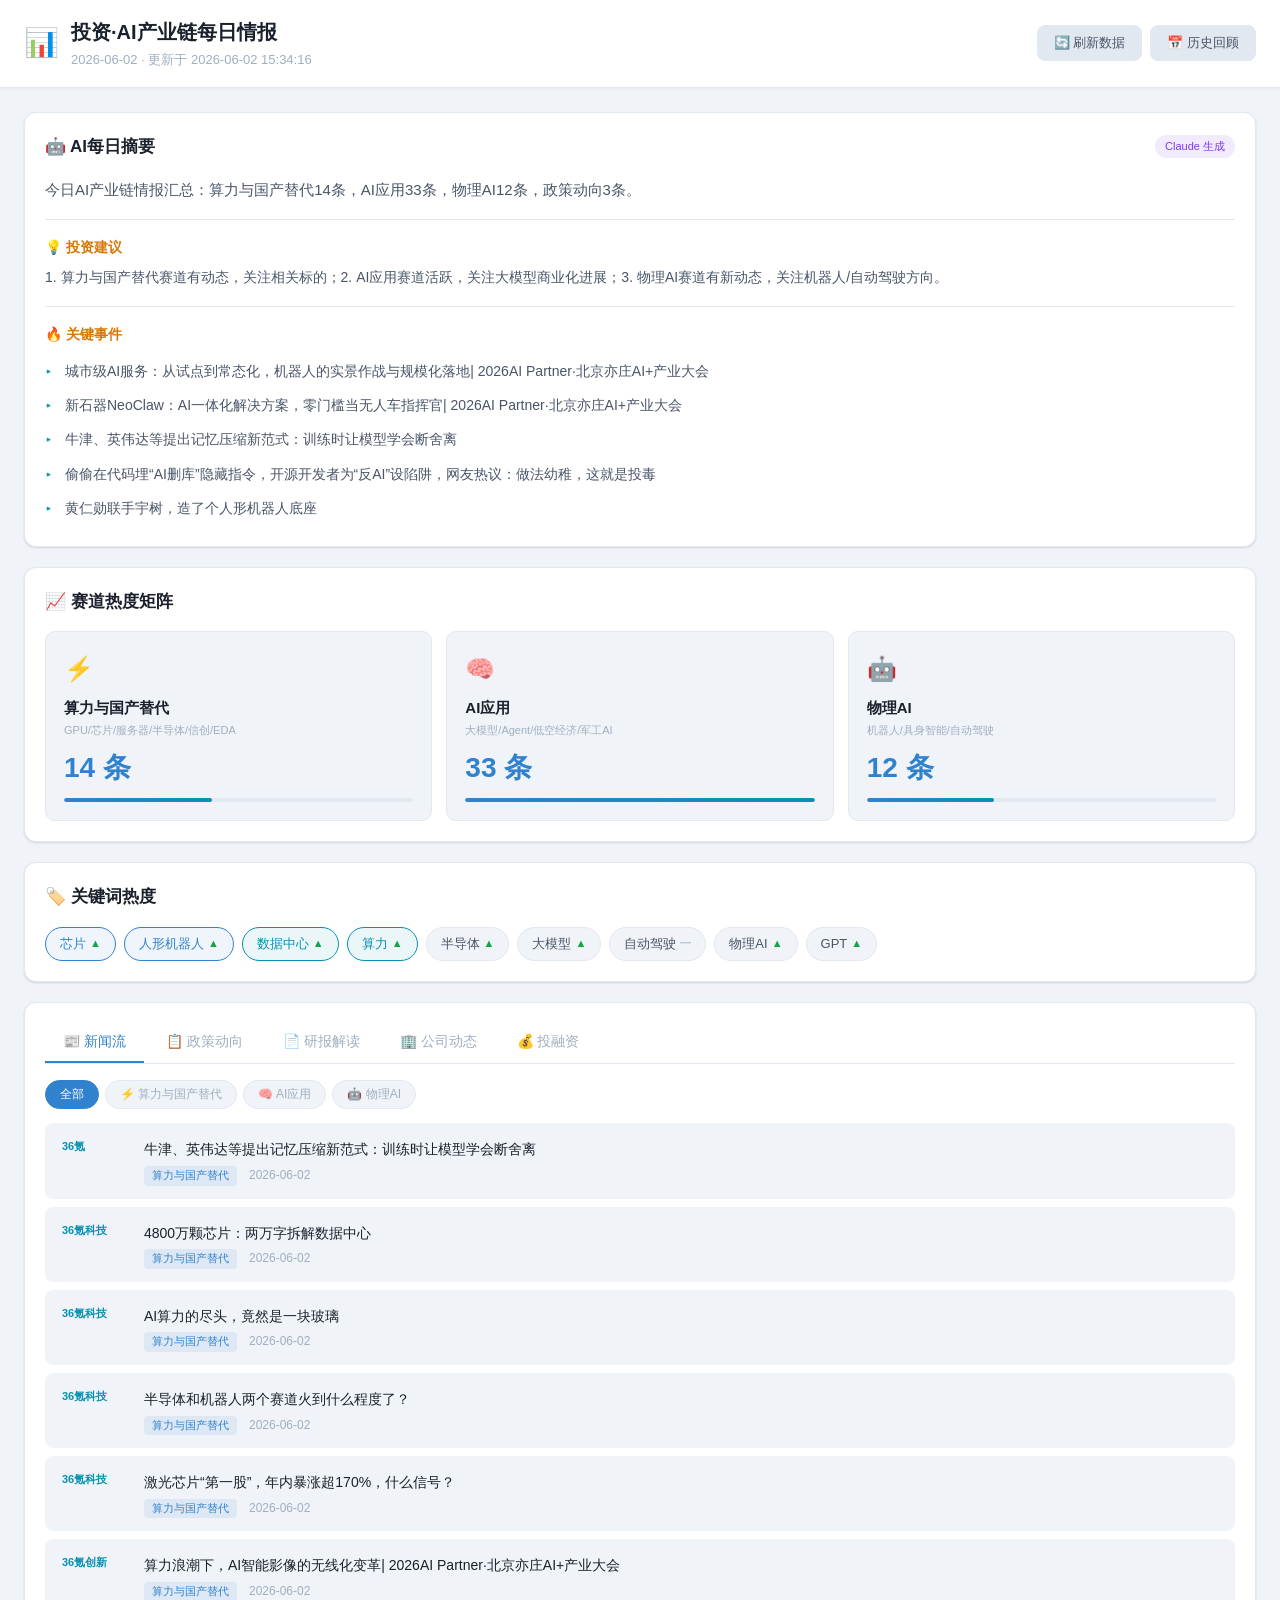
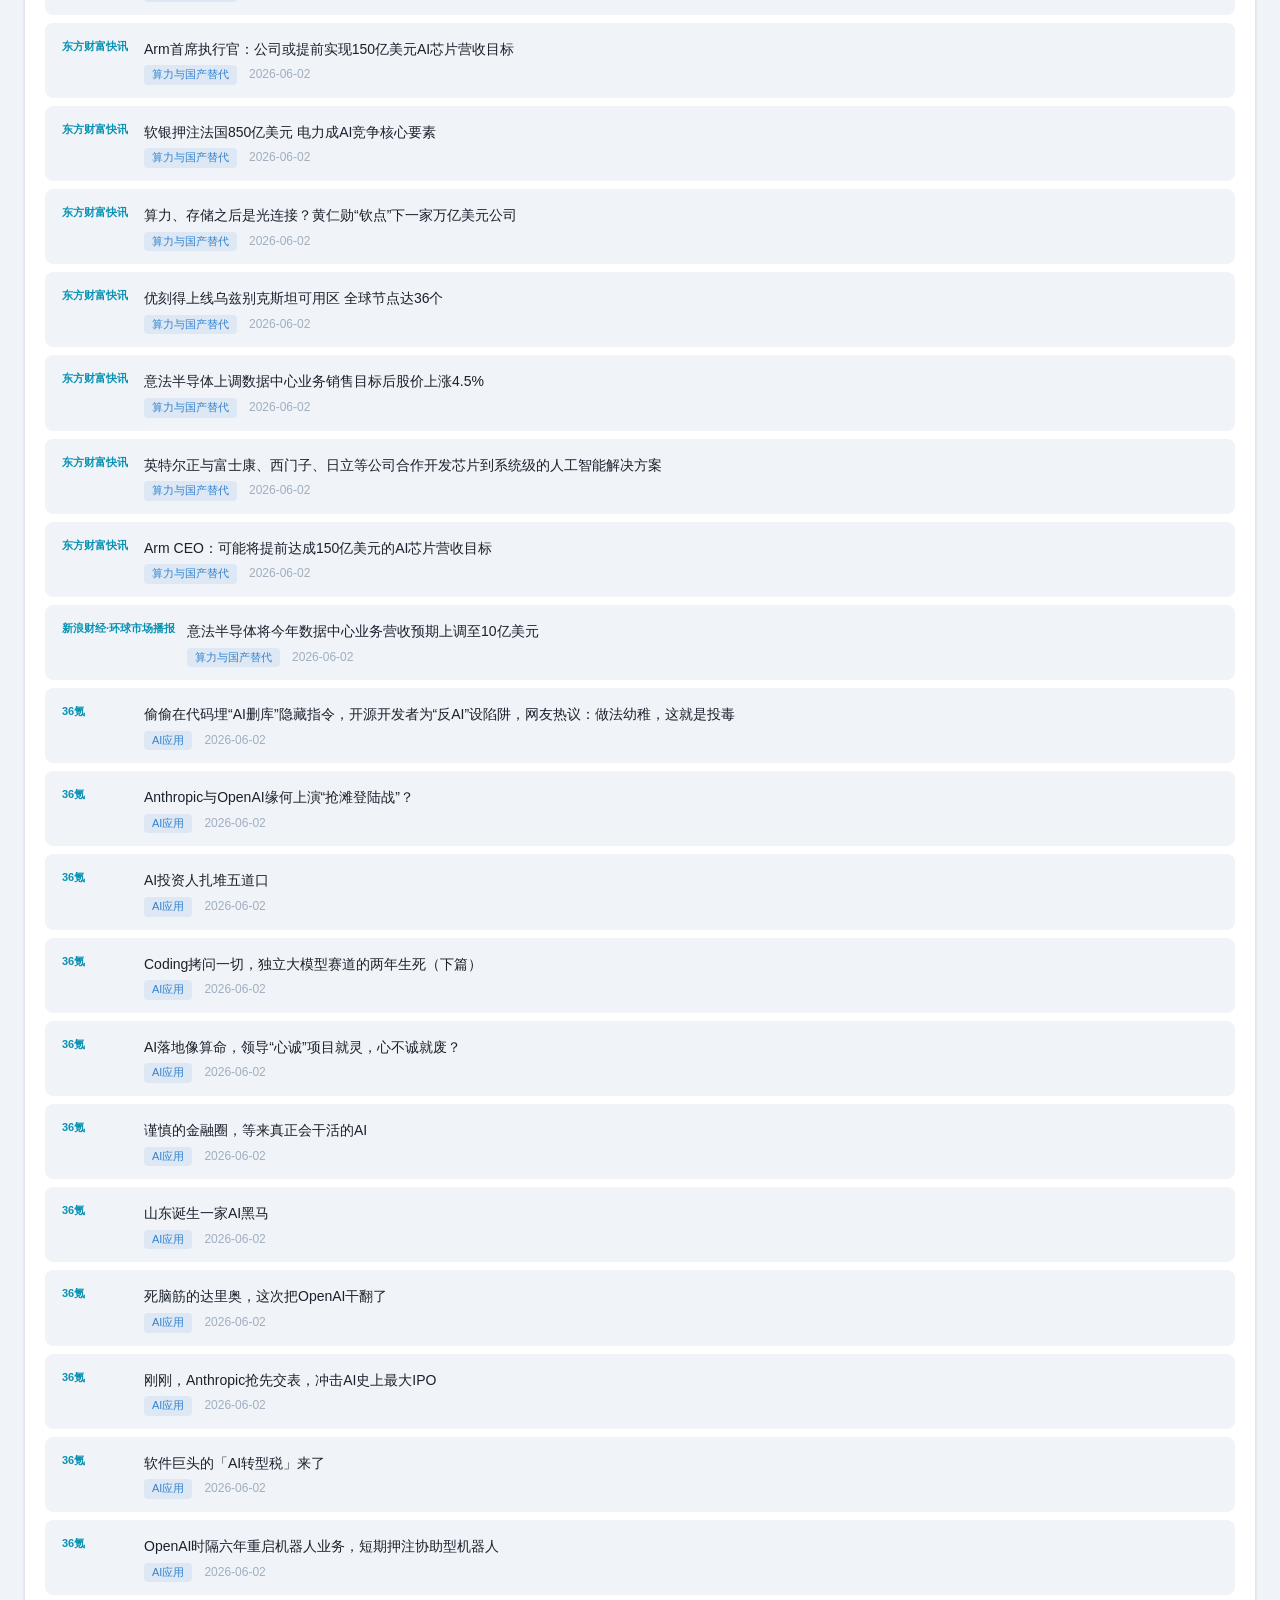
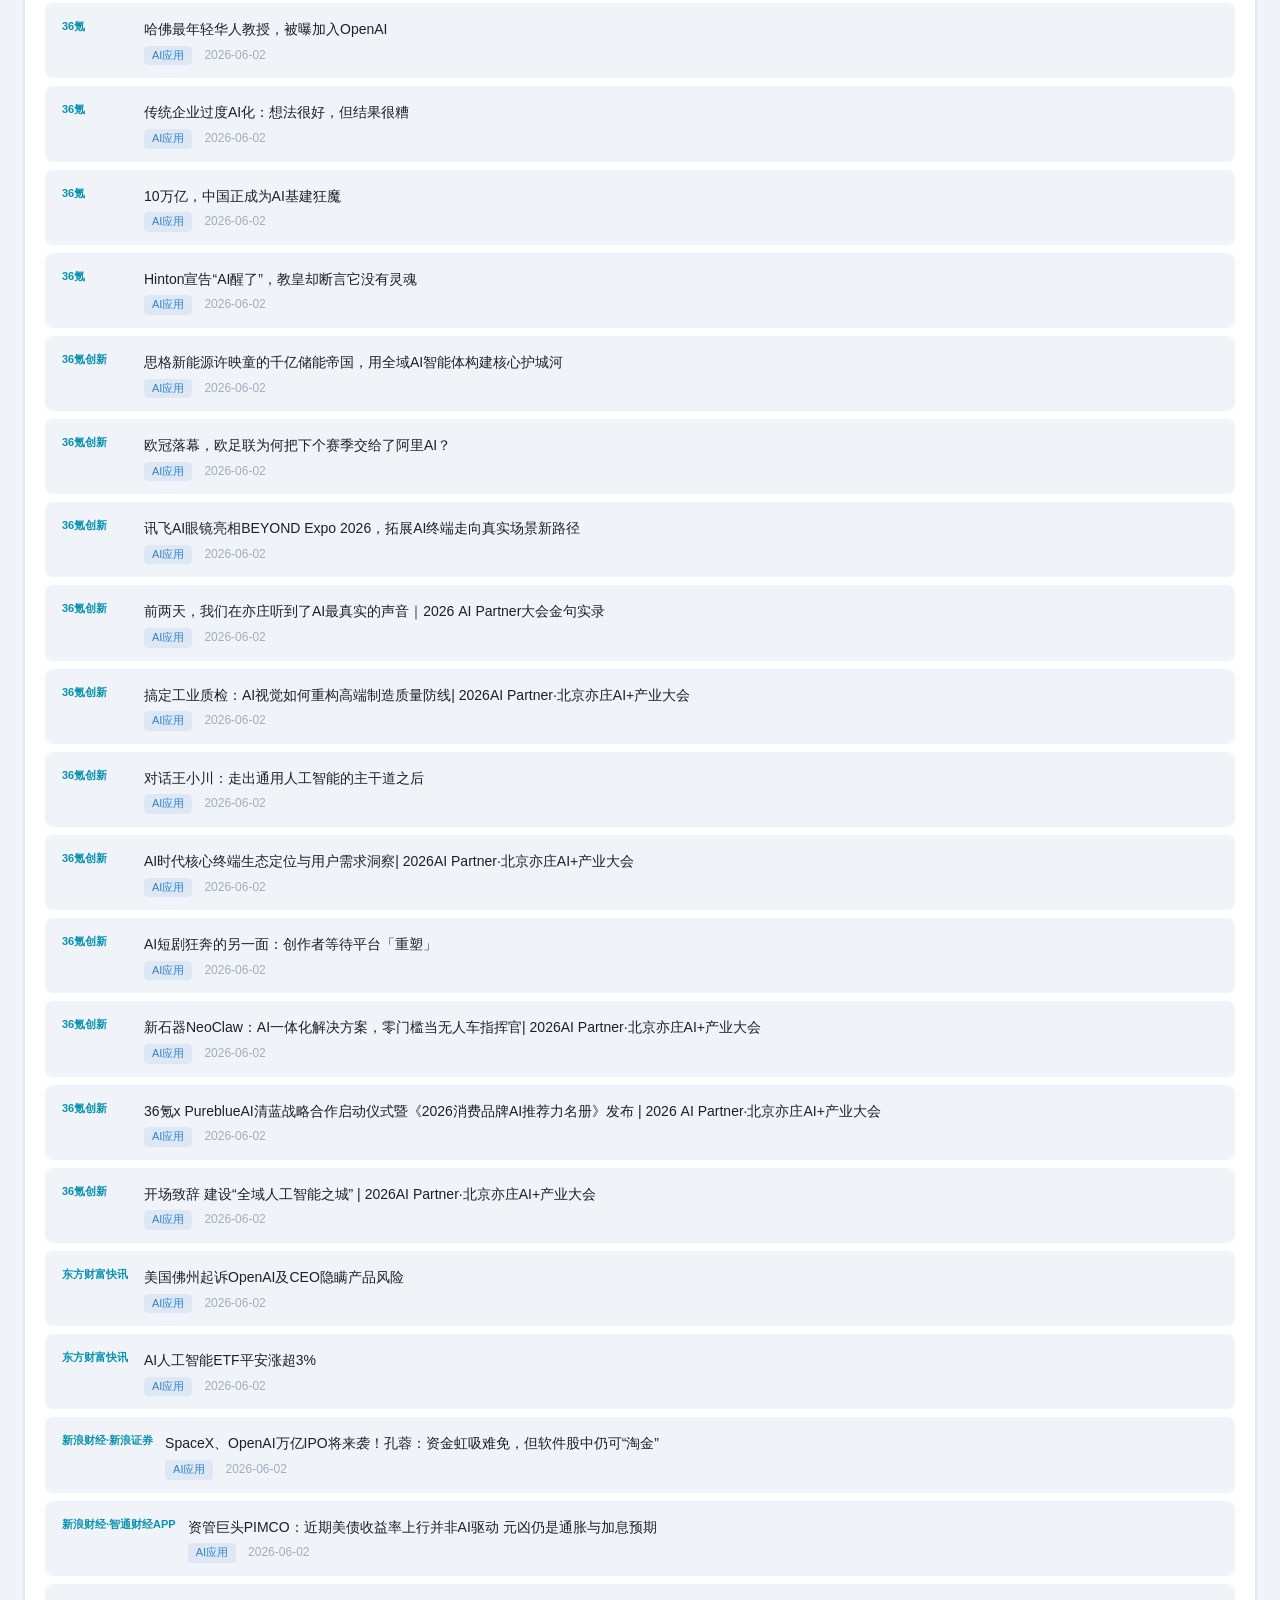
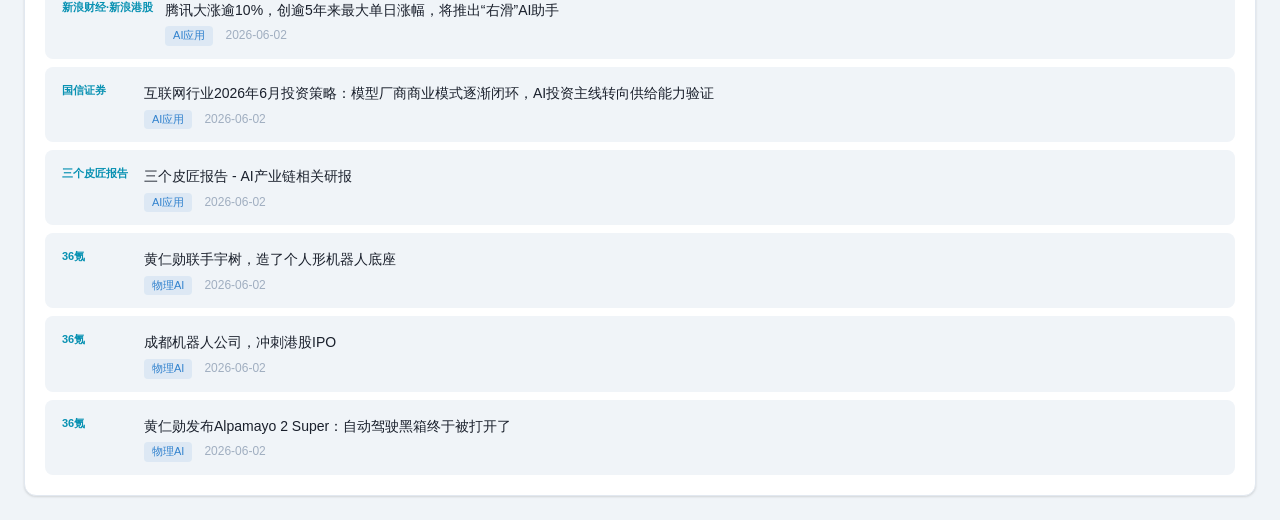
==== commit f353a549: "📊 Update daily intel - 2026-06-02" ====
--- a/AI Investment Daily Brief.html
+++ b/AI Investment Daily Brief.html
@@ -639,7 +639,7 @@
     </div>
 
     <script>
-const EMBEDDED_DATA = {"date": "2026-06-02", "updated_at": "2026-06-02 11:42:25", "daily_summary": "今日AI产业链情报汇总：算力与国产替代0条，AI应用15条，物理AI4条。", "investment_insight": "2. AI应用赛道活跃，关注大模型商业化进展；3. 物理AI赛道有新动态，关注机器人/自动驾驶方向。", "sector_summaries": {"computing": "今日算力与国产替代相关新闻0条。", "ai_app": "今日AI应用相关新闻15条。重点关注：谨慎的金融圈，等来真正会干活的AI；山东诞生一家AI黑马；死脑筋的达里奥，这次把OpenAI干翻了", "physical_ai": "今日物理AI相关新闻4条。重点关注：黄仁勋联手宇树，造了个人形机器人底座；成都机器人公司，冲刺港股IPO；黄仁勋发布Alpamayo 2 Super：自动驾驶黑箱终于被打开了"}, "key_events": ["谨慎的金融圈，等来真正会干活的AI", "黄仁勋联手宇树，造了个人形机器人底座"], "keywords": [{"word": "人形机器人", "sector": "physical_ai", "count": 6, "weight": 5, "trend": "up"}, {"word": "自动驾驶", "sector": "physical_ai", "count": 1, "weight": 1, "trend": "up"}], "news": {"ai_app": [{"title": "谨慎的金融圈，等来真正会干活的AI", "source": "36氪", "url": "https://36kr.com/p/3835399000913032", "date": "2026-06-02", "content": "", "category": "industry", "sector": "ai_app"}, {"title": "山东诞生一家AI黑马", "source": "36氪", "url": "https://36kr.com/p/3835395576493184", "date": "2026-06-02", "content": "", "category": "industry", "sector": "ai_app"}, {"title": "死脑筋的达里奥，这次把OpenAI干翻了", "source": "36氪", "url": "https://36kr.com/p/3834671179773065", "date": "2026-06-02", "content": "", "category": "industry", "sector": "ai_app"}, {"title": "刚刚，Anthropic抢先交表，冲击AI史上最大IPO", "source": "36氪", "url": "https://36kr.com/p/3835377534497926", "date": "2026-06-02", "content": "", "category": "industry", "sector": "ai_app"}, {"title": "软件巨头的「AI转型税」来了", "source": "36氪", "url": "https://36kr.com/p/3835306364220548", "date": "2026-06-02", "content": "", "category": "industry", "sector": "ai_app"}, {"title": "OpenAI时隔六年重启机器人业务，短期押注协助型机器人", "source": "36氪", "url": "https://36kr.com/p/3834849321546882", "date": "2026-06-02", "content": "", "category": "industry", "sector": "ai_app"}, {"title": "哈佛最年轻华人教授，被曝加入OpenAI", "source": "36氪", "url": "https://36kr.com/p/3834628713902213", "date": "2026-06-02", "content": "", "category": "industry", "sector": "ai_app"}, {"title": "传统企业过度AI化：想法很好，但结果很糟", "source": "36氪", "url": "https://36kr.com/p/3834465978066560", "date": "2026-06-02", "content": "", "category": "industry", "sector": "ai_app"}, {"title": "10万亿，中国正成为AI基建狂魔", "source": "36氪", "url": "https://36kr.com/p/3834567522726280", "date": "2026-06-02", "content": "", "category": "industry", "sector": "ai_app"}, {"title": "Hinton宣告“AI醒了”，教皇却断言它没有灵魂", "source": "36氪", "url": "https://36kr.com/p/3834555030581637", "date": "2026-06-02", "content": "", "category": "industry", "sector": "ai_app"}, {"title": "78%的音乐人使用AI，突围将靠“人格”", "source": "36氪", "url": "https://36kr.com/p/3834507633700484", "date": "2026-06-02", "content": "", "category": "industry", "sector": "ai_app"}, {"title": "曾经最像“中国 OpenAI ”的公司，开始赚政府的钱", "source": "36氪", "url": "https://36kr.com/p/3834301785169921", "date": "2026-06-02", "content": "", "category": "industry", "sector": "ai_app"}, {"title": "解散6年后，OpenAI复活机器人团队，奥特曼目标：人手1台", "source": "36氪", "url": "https://36kr.com/p/3834443792017285", "date": "2026-06-02", "content": "", "category": "industry", "sector": "ai_app"}, {"title": "人类是如何靠“出卖”自己，喂养出更聪明的AI？", "source": "36氪", "url": "https://36kr.com/p/3834464882581507", "date": "2026-06-02", "content": "", "category": "industry", "sector": "ai_app"}, {"title": "三个皮匠报告 - AI产业链相关研报", "source": "三个皮匠报告", "url": "https://www.sgpjbg.com/search.html?kw=AI", "date": "2026-06-02", "content": "点击查看三个皮匠报告网站上的AI相关研报", "category": "research", "sector": "ai_app"}], "physical_ai": [{"title": "黄仁勋联手宇树，造了个人形机器人底座", "source": "36氪", "url": "https://36kr.com/p/3835379943437443", "date": "2026-06-02", "content": "", "category": "industry", "sector": "physical_ai"}, {"title": "成都机器人公司，冲刺港股IPO", "source": "36氪", "url": "https://36kr.com/p/3835381461578885", "date": "2026-06-02", "content": "", "category": "industry", "sector": "physical_ai"}, {"title": "黄仁勋发布Alpamayo 2 Super：自动驾驶黑箱终于被打开了", "source": "36氪", "url": "https://36kr.com/p/3835247285761416", "date": "2026-06-02", "content": "", "category": "industry", "sector": "physical_ai"}, {"title": "机器人行业的真正瓶颈，中美谁能率先攻克？", "source": "36氪", "url": "https://36kr.com/p/3834465052452743", "date": "2026-06-02", "content": "", "category": "industry", "sector": "physical_ai"}]}, "policy": [], "research_highlights": [], "company_updates": {"computing": [], "ai_app": [{"name": "OpenAI", "event": "死脑筋的达里奥，这次把OpenAI干翻了", "date": "2026-06-02", "url": "https://36kr.com/p/3834671179773065", "source": "36氪"}, {"name": "OpenAI", "event": "OpenAI时隔六年重启机器人业务，短期押注协助型机器人", "date": "2026-06-02", "url": "https://36kr.com/p/3834849321546882", "source": "36氪"}, {"name": "OpenAI", "event": "哈佛最年轻华人教授，被曝加入OpenAI", "date": "2026-06-02", "url": "https://36kr.com/p/3834628713902213", "source": "36氪"}, {"name": "OpenAI", "event": "曾经最像“中国 OpenAI ”的公司，开始赚政府的钱", "date": "2026-06-02", "url": "https://36kr.com/p/3834301785169921", "source": "36氪"}, {"name": "OpenAI", "event": "解散6年后，OpenAI复活机器人团队，奥特曼目标：人手1台", "date": "2026-06-02", "url": "https://36kr.com/p/3834443792017285", "source": "36氪"}], "physical_ai": []}};
+const EMBEDDED_DATA = {"date": "2026-06-02", "updated_at": "2026-06-02 15:34:16", "daily_summary": "今日AI产业链情报汇总：算力与国产替代14条，AI应用33条，物理AI12条，政策动向3条。", "investment_insight": "1. 算力与国产替代赛道有动态，关注相关标的；2. AI应用赛道活跃，关注大模型商业化进展；3. 物理AI赛道有新动态，关注机器人/自动驾驶方向。", "sector_summaries": {"computing": "今日算力与国产替代相关新闻14条。重点关注：牛津、英伟达等提出记忆压缩新范式：训练时让模型学会断舍离；4800万颗芯片：两万字拆解数据中心；AI算力的尽头，竟然是一块玻璃", "ai_app": "今日AI应用相关新闻33条。重点关注：偷偷在代码埋“AI删库”隐藏指令，开源开发者为“反AI”设陷阱，网友热议：做法幼稚，这就是投毒；Anthropic与OpenAI缘何上演“抢滩登陆战”？；AI投资人扎堆五道口", "physical_ai": "今日物理AI相关新闻12条。重点关注：黄仁勋联手宇树，造了个人形机器人底座；成都机器人公司，冲刺港股IPO；黄仁勋发布Alpamayo 2 Super：自动驾驶黑箱终于被打开了"}, "key_events": ["城市级AI服务：从试点到常态化，机器人的实景作战与规模化落地| 2026AI Partner·北京亦庄AI+产业大会", "新石器NeoClaw：AI一体化解决方案，零门槛当无人车指挥官| 2026AI Partner·北京亦庄AI+产业大会", "牛津、英伟达等提出记忆压缩新范式：训练时让模型学会断舍离", "偷偷在代码埋“AI删库”隐藏指令，开源开发者为“反AI”设陷阱，网友热议：做法幼稚，这就是投毒", "黄仁勋联手宇树，造了个人形机器人底座"], "keywords": [{"word": "芯片", "sector": "computing", "count": 5, "weight": 5, "trend": "up"}, {"word": "人形机器人", "sector": "physical_ai", "count": 16, "weight": 5, "trend": "up"}, {"word": "数据中心", "sector": "computing", "count": 4, "weight": 4, "trend": "up"}, {"word": "算力", "sector": "computing", "count": 4, "weight": 4, "trend": "up"}, {"word": "半导体", "sector": "computing", "count": 3, "weight": 3, "trend": "up"}, {"word": "大模型", "sector": "ai_app", "count": 1, "weight": 1, "trend": "up"}, {"word": "自动驾驶", "sector": "physical_ai", "count": 1, "weight": 1, "trend": "stable"}, {"word": "物理AI", "sector": "physical_ai", "count": 1, "weight": 1, "trend": "up"}, {"word": "GPT", "sector": "ai_app", "count": 1, "weight": 1, "trend": "up"}], "news": {"computing": [{"title": "牛津、英伟达等提出记忆压缩新范式：训练时让模型学会断舍离", "source": "36氪", "url": "https://36kr.com/p/3835348423374213", "date": "2026-06-02", "content": "", "category": "industry", "sector": "computing"}, {"title": "4800万颗芯片：两万字拆解数据中心", "source": "36氪科技", "url": "https://36kr.com/p/3835383515804805", "date": "2026-06-02", "content": "", "category": "industry", "sector": "computing"}, {"title": "AI算力的尽头，竟然是一块玻璃", "source": "36氪科技", "url": "https://36kr.com/p/3835338030658948", "date": "2026-06-02", "content": "", "category": "industry", "sector": "computing"}, {"title": "半导体和机器人两个赛道火到什么程度了？", "source": "36氪科技", "url": "https://36kr.com/p/3835352599672193", "date": "2026-06-02", "content": "", "category": "industry", "sector": "computing"}, {"title": "激光芯片“第一股”，年内暴涨超170%，什么信号？", "source": "36氪科技", "url": "https://36kr.com/p/3835428687618055", "date": "2026-06-02", "content": "", "category": "industry", "sector": "computing"}, {"title": "算力浪潮下，AI智能影像的无线化变革| 2026AI Partner·北京亦庄AI+产业大会", "source": "36氪创新", "url": "https://36kr.com/p/3818843802665862", "date": "2026-06-02", "content": "", "category": "industry", "sector": "computing"}, {"title": "Arm首席执行官：公司或提前实现150亿美元AI芯片营收目标", "source": "东方财富快讯", "url": "https://finance.eastmoney.com/a/202606023757509559.html", "date": "2026-06-02", "content": "【Arm首席执行官：公司或提前实现150亿美元AI芯片营收目标】Arm首席执行官ReneHaas当地时间6月2日表示，由于人工智能热潮带来的需求强于预期，公司可能会比预期的本十年末更早实现自主芯片销售额150亿美元的目标。", "category": "industry", "sector": "computing"}, {"title": "软银押注法国850亿美元 电力成AI竞争核心要素", "source": "东方财富快讯", "url": "https://finance.eastmoney.com/a/202606023757507093.html", "date": "2026-06-02", "content": "【软银押注法国850亿美元 电力成AI竞争核心要素】软银计划在法国投资最高750亿欧元(约合850亿美元)，打造最高5GW的数据中心容量，首批三个站点目标于2031年达到3.1GW。此次投资的核心驱动力是法国丰富的去碳化电力资源。", "category": "industry", "sector": "computing"}, {"title": "算力、存储之后是光连接？黄仁勋“钦点”下一家万亿美元公司", "source": "东方财富快讯", "url": "https://finance.eastmoney.com/a/202606023757505944.html", "date": "2026-06-02", "content": "【算力、存储之后是光连接？黄仁勋“钦点”下一家万亿美元公司】今日，在台北举行的Computex 2026电脑展上，光互连巨头迈威尔科技(Marvell)首席执行官墨菲(Matt Murphy)与黄仁勋同台，共同探讨“连接(connectivity)”成为下一轮投资浪潮的潜力。", "category": "industry", "sector": "computing"}, {"title": "优刻得上线乌兹别克斯坦可用区 全球节点达36个", "source": "东方财富快讯", "url": "https://finance.eastmoney.com/a/202606023757505382.html", "date": "2026-06-02", "content": "【优刻得上线乌兹别克斯坦可用区，全球节点达36个】6月2日，界面新闻获悉，云计算服务商优刻得（UCloud）宣布其乌兹别克斯坦塔什干可用区正式上线。至此，该公司的全球算力网络已在28个地域部署36个可用区。", "category": "industry", "sector": "computing"}, {"title": "意法半导体上调数据中心业务销售目标后股价上涨4.5%", "source": "东方财富快讯", "url": "https://finance.eastmoney.com/a/202606023757503358.html", "date": "2026-06-02", "content": "【意法半导体上调数据中心业务销售目标后股价上涨4.5%】意法半导体上调数据中心业务销售目标后股价上涨4.5%，涨幅位列法国CAC40指数成分股之首。", "category": "industry", "sector": "computing"}, {"title": "英特尔正与富士康、西门子、日立等公司合作开发芯片到系统级的人工智能解决方案", "source": "东方财富快讯", "url": "https://finance.eastmoney.com/a/202606023757499691.html", "date": "2026-06-02", "content": "英特尔正与富士康、西门子、日立等公司合作开发芯片到系统级的人工智能解决方案。", "category": "industry", "sector": "computing"}, {"title": "Arm CEO：可能将提前达成150亿美元的AI芯片营收目标", "source": "东方财富快讯", "url": "https://finance.eastmoney.com/a/202606023757487939.html", "date": "2026-06-02", "content": "ArmCEO表示，可能将提前达成150亿美元的AI芯片营收目标。", "category": "industry", "sector": "computing"}, {"title": "意法半导体将今年数据中心业务营收预期上调至10亿美元", "source": "新浪财经·环球市场播报", "url": "https://finance.sina.com.cn/stock/usstock/c/2026-06-02/doc-inhzyxft1736550.shtml", "date": "2026-06-02", "content": "", "category": "industry", "sector": "computing"}], "ai_app": [{"title": "偷偷在代码埋“AI删库”隐藏指令，开源开发者为“反AI”设陷阱，网友热议：做法幼稚，这就是投毒", "source": "36氪", "url": "https://36kr.com/p/3835685534463111", "date": "2026-06-02", "content": "", "category": "industry", "sector": "ai_app"}, {"title": "Anthropic与OpenAI缘何上演“抢滩登陆战”？", "source": "36氪", "url": "https://36kr.com/p/3835686285178245", "date": "2026-06-02", "content": "", "category": "industry", "sector": "ai_app"}, {"title": "AI投资人扎堆五道口", "source": "36氪", "url": "https://36kr.com/p/3835684972967040", "date": "2026-06-02", "content": "", "category": "industry", "sector": "ai_app"}, {"title": "Coding拷问一切，独立大模型赛道的两年生死（下篇）", "source": "36氪", "url": "https://36kr.com/p/3834814072217865", "date": "2026-06-02", "content": "", "category": "industry", "sector": "ai_app"}, {"title": "AI落地像算命，领导“心诚”项目就灵，心不诚就废？", "source": "36氪", "url": "https://36kr.com/p/3835217757418888", "date": "2026-06-02", "content": "", "category": "industry", "sector": "ai_app"}, {"title": "谨慎的金融圈，等来真正会干活的AI", "source": "36氪", "url": "https://36kr.com/p/3835399000913032", "date": "2026-06-02", "content": "", "category": "industry", "sector": "ai_app"}, {"title": "山东诞生一家AI黑马", "source": "36氪", "url": "https://36kr.com/p/3835395576493184", "date": "2026-06-02", "content": "", "category": "industry", "sector": "ai_app"}, {"title": "死脑筋的达里奥，这次把OpenAI干翻了", "source": "36氪", "url": "https://36kr.com/p/3834671179773065", "date": "2026-06-02", "content": "", "category": "industry", "sector": "ai_app"}, {"title": "刚刚，Anthropic抢先交表，冲击AI史上最大IPO", "source": "36氪", "url": "https://36kr.com/p/3835377534497926", "date": "2026-06-02", "content": "", "category": "industry", "sector": "ai_app"}, {"title": "软件巨头的「AI转型税」来了", "source": "36氪", "url": "https://36kr.com/p/3835306364220548", "date": "2026-06-02", "content": "", "category": "industry", "sector": "ai_app"}, {"title": "OpenAI时隔六年重启机器人业务，短期押注协助型机器人", "source": "36氪", "url": "https://36kr.com/p/3834849321546882", "date": "2026-06-02", "content": "", "category": "industry", "sector": "ai_app"}, {"title": "哈佛最年轻华人教授，被曝加入OpenAI", "source": "36氪", "url": "https://36kr.com/p/3834628713902213", "date": "2026-06-02", "content": "", "category": "industry", "sector": "ai_app"}, {"title": "传统企业过度AI化：想法很好，但结果很糟", "source": "36氪", "url": "https://36kr.com/p/3834465978066560", "date": "2026-06-02", "content": "", "category": "industry", "sector": "ai_app"}, {"title": "10万亿，中国正成为AI基建狂魔", "source": "36氪", "url": "https://36kr.com/p/3834567522726280", "date": "2026-06-02", "content": "", "category": "industry", "sector": "ai_app"}, {"title": "Hinton宣告“AI醒了”，教皇却断言它没有灵魂", "source": "36氪", "url": "https://36kr.com/p/3834555030581637", "date": "2026-06-02", "content": "", "category": "industry", "sector": "ai_app"}, {"title": "思格新能源许映童的千亿储能帝国，用全域AI智能体构建核心护城河", "source": "36氪创新", "url": "https://36kr.com/p/3834209229940615", "date": "2026-06-02", "content": "", "category": "industry", "sector": "ai_app"}, {"title": "欧冠落幕，欧足联为何把下个赛季交给了阿里AI？", "source": "36氪创新", "url": "https://36kr.com/p/3833991285417609", "date": "2026-06-02", "content": "", "category": "industry", "sector": "ai_app"}, {"title": "讯飞AI眼镜亮相BEYOND Expo 2026，拓展AI终端走向真实场景新路径", "source": "36氪创新", "url": "https://36kr.com/p/3830205689357954", "date": "2026-06-02", "content": "", "category": "industry", "sector": "ai_app"}, {"title": "前两天，我们在亦庄听到了AI最真实的声音｜2026 AI Partner大会金句实录", "source": "36氪创新", "url": "https://36kr.com/p/3826932509364869", "date": "2026-06-02", "content": "", "category": "industry", "sector": "ai_app"}, {"title": "搞定工业质检：AI视觉如何重构高端制造质量防线| 2026AI Partner·北京亦庄AI+产业大会", "source": "36氪创新", "url": "https://36kr.com/p/3824158896312709", "date": "2026-06-02", "content": "", "category": "industry", "sector": "ai_app"}, {"title": "对话王小川：走出通用人工智能的主干道之后", "source": "36氪创新", "url": "https://36kr.com/p/3821521291038856", "date": "2026-06-02", "content": "", "category": "industry", "sector": "ai_app"}, {"title": "AI时代核心终端生态定位与用户需求洞察| 2026AI Partner·北京亦庄AI+产业大会", "source": "36氪创新", "url": "https://36kr.com/p/3820318177841541", "date": "2026-06-02", "content": "", "category": "industry", "sector": "ai_app"}, {"title": "AI短剧狂奔的另一面：创作者等待平台「重塑」", "source": "36氪创新", "url": "https://36kr.com/p/3820173345017993", "date": "2026-06-02", "content": "", "category": "industry", "sector": "ai_app"}, {"title": "新石器NeoClaw：AI一体化解决方案，零门槛当无人车指挥官| 2026AI Partner·北京亦庄AI+产业大会", "source": "36氪创新", "url": "https://36kr.com/p/3818927367046018", "date": "2026-06-02", "content": "", "category": "industry", "sector": "ai_app"}, {"title": "36氪x PureblueAI清蓝战略合作启动仪式暨《2026消费品牌AI推荐力名册》发布 | 2026 AI Partner·北京亦庄AI+产业大会", "source": "36氪创新", "url": "https://36kr.com/p/3818877539091333", "date": "2026-06-02", "content": "", "category": "industry", "sector": "ai_app"}, {"title": "开场致辞 建设“全域人工智能之城” | 2026AI Partner·北京亦庄AI+产业大会", "source": "36氪创新", "url": "https://36kr.com/p/3818784445465731", "date": "2026-06-02", "content": "", "category": "industry", "sector": "ai_app"}, {"title": "美国佛州起诉OpenAI及CEO隐瞒产品风险", "source": "东方财富快讯", "url": "https://finance.eastmoney.com/a/202606023757496818.html", "date": "2026-06-02", "content": "【美国佛州起诉OpenAI及CEO隐瞒产品风险】美国佛罗里达州司法部门6月1日向法院提起民事诉讼，指控美国开放人工智能研究中心(OpenAI)及其首席执行官萨姆·奥尔特曼在明知旗下聊天机器人ChatGPT存在“严重风险”的情况下，向公众隐瞒实情并大力推广其产品，致使未成年人遭误导和被犯罪人员利用。这是美国首个由州政府发起的对OpenAI的同类诉讼。", "category": "industry", "sector": "ai_app"}, {"title": "AI人工智能ETF平安涨超3%", "source": "东方财富快讯", "url": "https://finance.eastmoney.com/a/202606023757505555.html", "date": "2026-06-02", "content": "【AI人工智能ETF平安涨超3%】截至2026年6月2日14:42，中证人工智能主题指数(930713)强势上涨2.95%，AI人工智能ETF平安(512930)上涨3.08%，最新价报0.7元。", "category": "industry", "sector": "ai_app"}, {"title": "SpaceX、OpenAI万亿IPO将来袭！孔蓉：资金虹吸难免，但软件股中仍可“淘金”", "source": "新浪财经·新浪证券", "url": "https://finance.sina.com.cn/stock/hkstock/hkstocknews/2026-06-02/doc-inhzzcpi7716851.shtml", "date": "2026-06-02", "content": "", "category": "industry", "sector": "ai_app"}, {"title": "资管巨头PIMCO：近期美债收益率上行并非AI驱动 元凶仍是通胀与加息预期", "source": "新浪财经·智通财经APP", "url": "https://finance.sina.com.cn/stock/hkstock/ggscyd/2026-06-02/doc-inhzyxft1748824.shtml", "date": "2026-06-02", "content": "", "category": "industry", "sector": "ai_app"}, {"title": "腾讯大涨逾10%，创逾5年来最大单日涨幅，将推出“右滑”AI助手", "source": "新浪财经·新浪港股", "url": "https://finance.sina.com.cn/stock/hkstock/marketalerts/2026-06-02/doc-inhzyxft1739774.shtml", "date": "2026-06-02", "content": "", "category": "industry", "sector": "ai_app"}, {"title": "互联网行业2026年6月投资策略：模型厂商商业模式逐渐闭环，AI投资主线转向供给能力验证", "source": "国信证券", "url": "https://data.eastmoney.com/report/zw_industry.jshtml?infocode=AP202606021823155495", "date": "2026-06-02", "content": "", "category": "research", "sector": "ai_app"}, {"title": "三个皮匠报告 - AI产业链相关研报", "source": "三个皮匠报告", "url": "https://www.sgpjbg.com/search.html?kw=AI", "date": "2026-06-02", "content": "点击查看三个皮匠报告网站上的AI相关研报", "category": "research", "sector": "ai_app"}], "physical_ai": [{"title": "黄仁勋联手宇树，造了个人形机器人底座", "source": "36氪", "url": "https://36kr.com/p/3835379943437443", "date": "2026-06-02", "content": "", "category": "industry", "sector": "physical_ai"}, {"title": "成都机器人公司，冲刺港股IPO", "source": "36氪", "url": "https://36kr.com/p/3835381461578885", "date": "2026-06-02", "content": "", "category": "industry", "sector": "physical_ai"}, {"title": "黄仁勋发布Alpamayo 2 Super：自动驾驶黑箱终于被打开了", "source": "36氪", "url": "https://36kr.com/p/3835247285761416", "date": "2026-06-02", "content": "", "category": "industry", "sector": "physical_ai"}, {"title": "“摄影机器人” 热潮冷思：是技术新物种，还是旧行业新包装？", "source": "36氪科技", "url": "https://36kr.com/p/3835335696987266", "date": "2026-06-02", "content": "", "category": "industry", "sector": "physical_ai"}, {"title": "普渡机器人创始人张涛出席BEYOND Expo开幕式，共话“数实共生”下的Physical AI路径", "source": "36氪创新", "url": "https://36kr.com/p/3830212844808070", "date": "2026-06-02", "content": "", "category": "industry", "sector": "physical_ai"}, {"title": "经过华为、传音、拓竹历练，95后打造AI母婴界特斯拉｜36氪首发", "source": "36氪创新", "url": "https://36kr.com/p/3826922264286083", "date": "2026-06-02", "content": "", "category": "industry", "sector": "physical_ai"}, {"title": "人形机器人进入深水区：岗位优先，热度靠边", "source": "36氪创新", "url": "https://36kr.com/p/3825951391240838", "date": "2026-06-02", "content": "", "category": "industry", "sector": "physical_ai"}, {"title": "机器人力传感器龙头再获数亿融资，上汽、中芯等抢先入局", "source": "36氪创新", "url": "https://36kr.com/p/3824053061652616", "date": "2026-06-02", "content": "", "category": "industry", "sector": "physical_ai"}, {"title": "江行智能：从感知环境到改变世界：物理AI的机遇、路径与实践| 2026AI Partner·北京亦庄AI+产业大会", "source": "36氪创新", "url": "https://36kr.com/p/3820298219425924", "date": "2026-06-02", "content": "", "category": "industry", "sector": "physical_ai"}, {"title": "城市级AI服务：从试点到常态化，机器人的实景作战与规模化落地| 2026AI Partner·北京亦庄AI+产业大会", "source": "36氪创新", "url": "https://36kr.com/p/3818889074557829", "date": "2026-06-02", "content": "", "category": "industry", "sector": "physical_ai"}, {"title": "星海图发布自研双足人形机器人", "source": "东方财富快讯", "url": "https://finance.eastmoney.com/a/202606023757508190.html", "date": "2026-06-02", "content": "【星海图发布自研双足人形机器人】6月2日，星海图正式发布自研双足人形机器人Kengo（行客）。", "category": "industry", "sector": "physical_ai"}, {"title": "AI巨头纷纷入局！人形机器人量产进程有望提速 港股多只概念股拉涨", "source": "东方财富快讯", "url": "https://finance.eastmoney.com/a/202606023757492660.html", "date": "2026-06-02", "content": "【AI巨头纷纷入局！人形机器人量产进程有望提速 港股多只概念股拉涨】受多家AI巨头入局及宇树科技IPO过会利好带动，今日港股人形机器人概念股集体走强。截至发稿，优必选(09880.HK)、云迹(02670.HK)双双涨近8%，禾赛-W(02525.HK)等多只个股跟涨3%以上。", "category": "industry", "sector": "physical_ai"}]}, "policy": [{"title": "新石器NeoClaw：AI一体化解决方案，零门槛当无人车指挥官| 2026AI Partner·北京亦庄AI+产业大会", "source": "36氪创新", "url": "https://36kr.com/p/3818927367046018", "date": "2026-06-02", "content": "", "category": "policy", "sector": "ai_app"}, {"title": "城市级AI服务：从试点到常态化，机器人的实景作战与规模化落地| 2026AI Partner·北京亦庄AI+产业大会", "source": "36氪创新", "url": "https://36kr.com/p/3818889074557829", "date": "2026-06-02", "content": "", "category": "policy", "sector": "physical_ai"}, {"title": "英特尔正与富士康、西门子、日立等公司合作开发芯片到系统级的人工智能解决方案", "source": "东方财富快讯", "url": "https://finance.eastmoney.com/a/202606023757499691.html", "date": "2026-06-02", "content": "英特尔正与富士康、西门子、日立等公司合作开发芯片到系统级的人工智能解决方案。", "category": "policy", "sector": "computing"}], "research_highlights": [], "company_updates": {"computing": [{"name": "英伟达", "event": "牛津、英伟达等提出记忆压缩新范式：训练时让模型学会断舍离", "date": "2026-06-02", "url": "https://36kr.com/p/3835348423374213", "source": "36氪"}, {"name": "华为", "event": "经过华为、传音、拓竹历练，95后打造AI母婴界特斯拉｜36氪首发", "date": "2026-06-02", "url": "https://36kr.com/p/3826922264286083", "source": "36氪创新"}], "ai_app": [{"name": "OpenAI", "event": "Anthropic与OpenAI缘何上演“抢滩登陆战”？", "date": "2026-06-02", "url": "https://36kr.com/p/3835686285178245", "source": "36氪"}, {"name": "OpenAI", "event": "死脑筋的达里奥，这次把OpenAI干翻了", "date": "2026-06-02", "url": "https://36kr.com/p/3834671179773065", "source": "36氪"}, {"name": "OpenAI", "event": "OpenAI时隔六年重启机器人业务，短期押注协助型机器人", "date": "2026-06-02", "url": "https://36kr.com/p/3834849321546882", "source": "36氪"}, {"name": "OpenAI", "event": "哈佛最年轻华人教授，被曝加入OpenAI", "date": "2026-06-02", "url": "https://36kr.com/p/3834628713902213", "source": "36氪"}, {"name": "OpenAI", "event": "美国佛州起诉OpenAI及CEO隐瞒产品风险", "date": "2026-06-02", "url": "https://finance.eastmoney.com/a/202606023757496818.html", "source": "东方财富快讯"}, {"name": "OpenAI", "event": "SpaceX、OpenAI万亿IPO将来袭！孔蓉：资金虹吸难免，但软件股中仍可“淘金”", "date": "2026-06-02", "url": "https://finance.sina.com.cn/stock/hkstock/hkstocknews/2026-06-02/doc-inhzzcpi7716851.shtml", "source": "新浪财经·新浪证券"}], "physical_ai": [{"name": "优必选", "event": "AI巨头纷纷入局！人形机器人量产进程有望提速 港股多只概念股拉涨", "date": "2026-06-02", "url": "https://finance.eastmoney.com/a/202606023757492660.html", "source": "东方财富快讯"}]}};
 /* 投资·AI产业链每日情报看板 - 前端逻辑 */
 
 const SECTOR_NAMES = {
